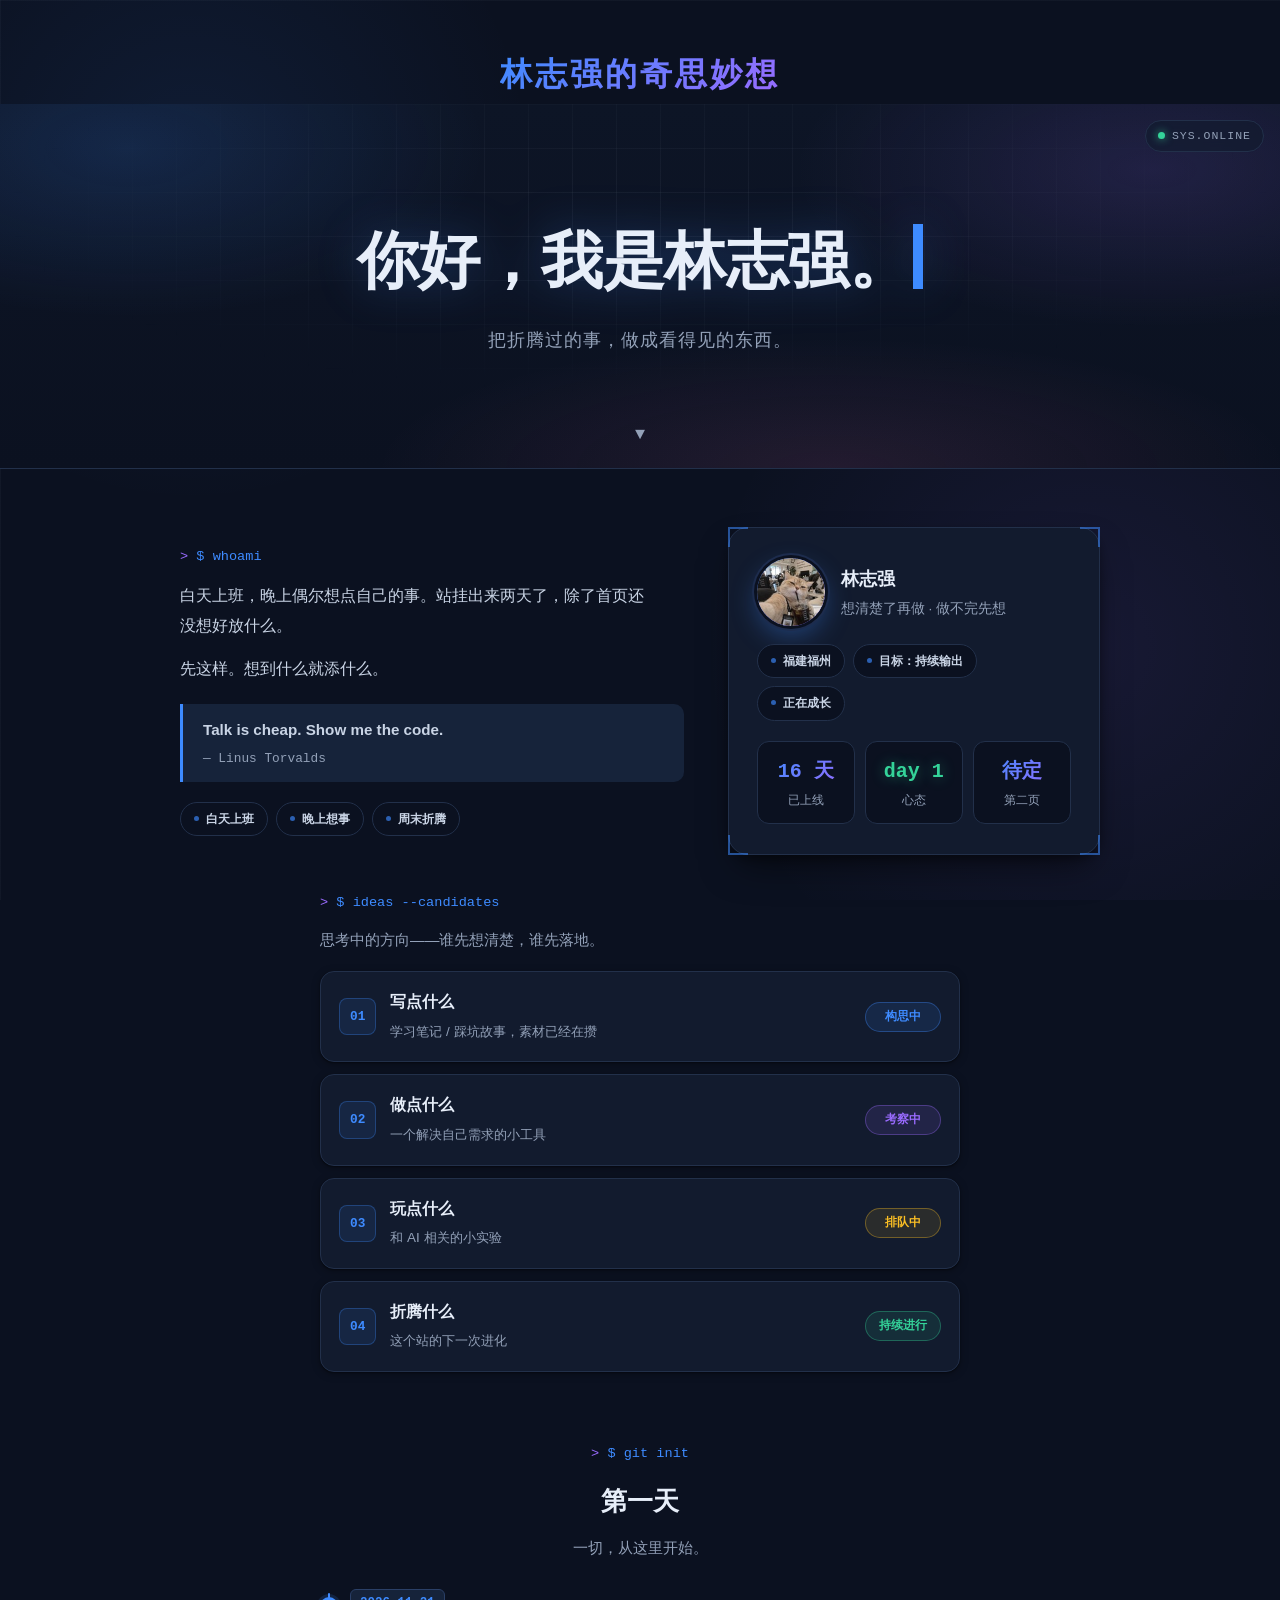
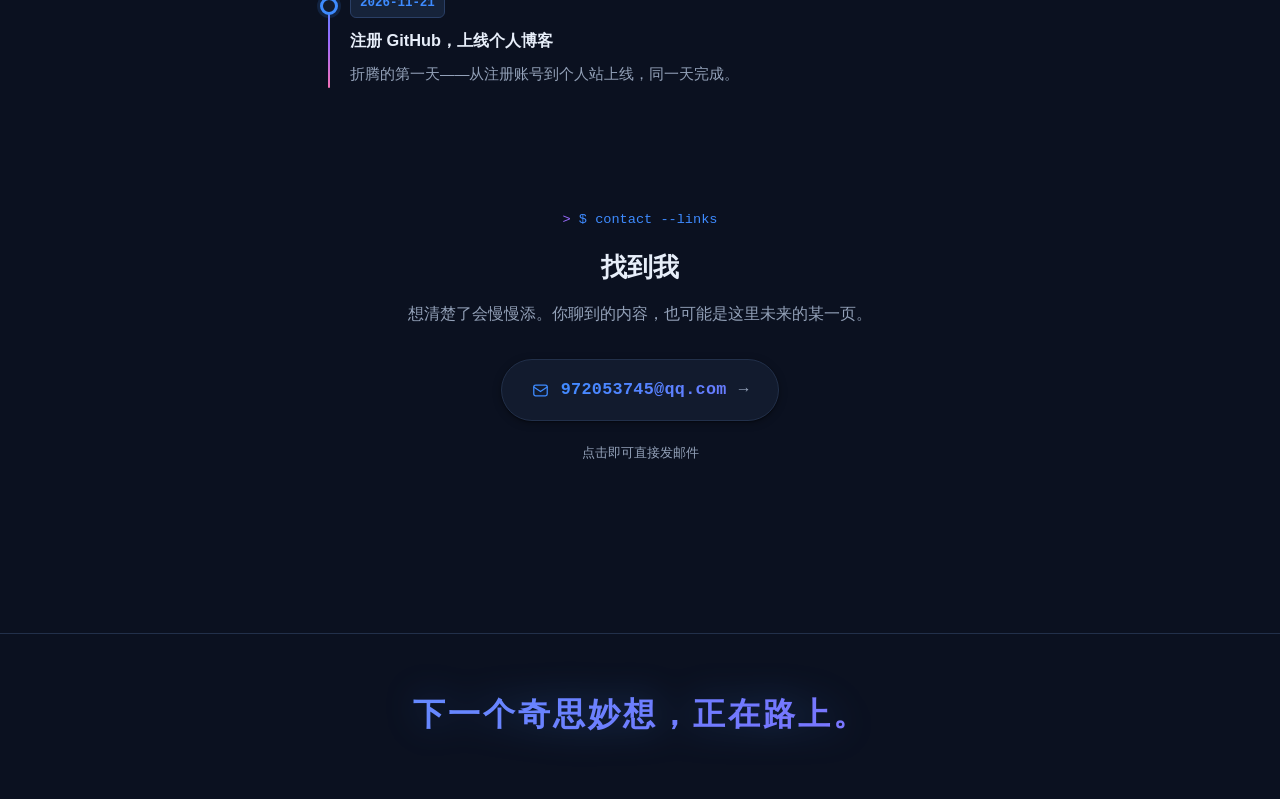
==== index.html @ 06155d93 "标签改为时间切片:白天上班/晚上想事/周末折腾" ====
<!DOCTYPE html>
<html lang="zh-CN">
<head>
  <meta charset="UTF-8">
  <meta name="viewport" content="width=device-width, initial-scale=1.0">
  <title>林志强的奇思妙想</title>
  <meta name="description" content="林志强的奇思妙想 —— 把折腾过的事，做成看得见的东西。">
  <meta name="theme-color" content="#0b1120">
  <meta property="og:title" content="林志强的奇思妙想">
  <meta property="og:description" content="把折腾过的事，做成看得见的东西。">
  <meta property="og:url" content="https://midodo.tech/">
  <meta property="og:type" content="website">
  <meta property="og:site_name" content="林志强的奇思妙想">
  <meta property="og:locale" content="zh_CN">
  <meta property="og:image" content="https://midodo.tech/assets/og-cover.png">
  <meta property="og:image:width" content="1200">
  <meta property="og:image:height" content="630">
  <meta name="twitter:card" content="summary_large_image">
  <meta name="twitter:title" content="林志强的奇思妙想">
  <meta name="twitter:description" content="把折腾过的事，做成看得见的东西。">
  <meta name="twitter:image" content="https://midodo.tech/assets/og-cover.png">
  <meta name="robots" content="index,follow">
  <link rel="canonical" href="https://midodo.tech/">
  <script type="application/ld+json">
  {"@context":"https://schema.org","@type":"Person","name":"林志强","url":"https://midodo.tech/","email":"mailto:972053745@qq.com","description":"林志强的奇思妙想——还在思考要写点什么、做点什么。","homeLocation":{"@type":"Place","name":"福建福州"}}
  </script>
  <link rel="icon" href="data:image/svg+xml,<svg xmlns='http://www.w3.org/2000/svg' viewBox='0 0 100 100'><defs><linearGradient id='g' x1='0' y1='0' x2='1' y2='1'><stop offset='0' stop-color='%233e8bff'/><stop offset='1' stop-color='%239a6bff'/></linearGradient></defs><rect width='100' height='100' rx='24' fill='url(%23g)'/><path d='M36 34 L56 50 L36 66' stroke='white' stroke-width='9' fill='none' stroke-linecap='round' stroke-linejoin='round'/><rect x='62' y='62' width='12' height='10' rx='2' fill='white'/></svg>">
  <link rel="stylesheet" href="assets/style.css">
</head>
<body>
  <!-- 顶部:极简 header —— 仅 logo,单页不需要导航 -->
  <header class="site-header" id="top">
    <a class="logo-text" href="#top">林志强的奇思妙想</a>
  </header>

  <!-- 主视觉:大标题打字机 + 口号 -->
  <section class="hero">
    <div class="hero-inner fade-up">
      <h1 class="hero-title"><span id="typeline">你好，我是林志强。</span><span class="cursor"></span></h1>
      <p class="hero-slogan">把折腾过的事，做成看得见的东西。</p>
    </div>
    <span class="sys-badge"><i></i>SYS.ONLINE</span>
    <a class="scroll-hint" href="#intro" aria-label="向下滚动">▼</a>
  </section>

  <!-- 自我介绍(合并原关于页) -->
  <section class="intro fade-up d1" id="intro">
    <div class="who-grid">
      <div class="who-text">
        <p class="kicker">$ whoami</p>
        <p class="intro-text">白天上班，晚上偶尔想点自己的事。站挂出来两天了，除了首页还没想好放什么。</p>
        <p class="intro-text">先这样。想到什么就添什么。</p>
        <blockquote class="who-quote">
          Talk is cheap. Show me the code.
          <span class="who-quote-by">— Linus Torvalds</span>
        </blockquote>
        <div class="intro-chips">
          <span class="chip">白天上班</span>
          <span class="chip">晚上想事</span>
          <span class="chip">周末折腾</span>
        </div>
      </div>
      <aside class="profile-card spot">
        <div class="pc-head">
          <img class="avatar-xl" src="assets/avatar.jpg" alt="林志强的头像——上班喝冰美式的橘猫" width="68" height="68">
          <div>
            <h3>林志强</h3>
            <p class="pc-role">想清楚了再做 · 做不完先想</p>
          </div>
        </div>
        <div class="chips-row">
          <span class="chip">福建福州</span>
          <span class="chip">目标：持续输出</span>
          <span class="chip">正在成长</span>
        </div>
        <div class="pc-stats">
          <div class="pc-stat"><div class="num"><span id="site-age">1</span> 天</div><div class="lbl">已上线</div></div>
          <div class="pc-stat"><div class="num day1">day 1</div><div class="lbl">心态</div></div>
          <div class="pc-stat"><div class="num">待定</div><div class="lbl">第二页</div></div>
        </div>
      </aside>
    </div>
    <div class="ideas">
      <p class="kicker">$ ideas --candidates</p>
      <p class="ideas-sub">思考中的方向——谁先想清楚，谁先落地。</p>
      <div class="ideas-list">
        <div class="idea-row spot">
          <span class="i-num">01</span>
          <div class="i-main"><b>写点什么</b><span>学习笔记 / 踩坑故事，素材已经在攒</span></div>
          <span class="i-status">构思中</span>
        </div>
        <div class="idea-row spot">
          <span class="i-num">02</span>
          <div class="i-main"><b>做点什么</b><span>一个解决自己需求的小工具</span></div>
          <span class="i-status s-purple">考察中</span>
        </div>
        <div class="idea-row spot">
          <span class="i-num">03</span>
          <div class="i-main"><b>玩点什么</b><span>和 AI 相关的小实验</span></div>
          <span class="i-status s-amber">排队中</span>
        </div>
        <div class="idea-row spot">
          <span class="i-num">04</span>
          <div class="i-main"><b>折腾什么</b><span>这个站的下一次进化</span></div>
          <span class="i-status s-green">持续进行</span>
        </div>
      </div>
    </div>
  </section>

  <!-- 第一天(悬停彩蛋:Always day 1) -->
  <section class="now fade-up d2" id="day-one">
    <p class="kicker" id="day-one-kicker">$ git init</p>
    <h2 id="day-one-title" aria-label="第一天 Always day 1">第一天</h2>
    <p class="now-sub">一切，从这里开始。</p>
    <div class="timeline">
      <div class="tl-item">
        <span class="when">2026-11-21</span>
        <h3>注册 GitHub，上线个人博客</h3>
        <p>折腾的第一天——从注册账号到个人站上线，同一天完成。</p>
      </div>
    </div>
  </section>

  <!-- 找到我 -->
  <section class="contact fade-up d2" id="contact">
    <p class="kicker">$ contact --links</p>
    <h2>找到我</h2>
    <p class="contact-sub">想清楚了会慢慢添。你聊到的内容，也可能是这里未来的某一页。</p>
    <a class="mail-pill reveal" href="mailto:972053745@qq.com">
      <svg class="mp-ico" viewBox="0 0 24 24" width="17" height="17" fill="none" stroke="currentColor" stroke-width="1.8" stroke-linecap="round" stroke-linejoin="round" aria-hidden="true"><rect x="2.5" y="4.5" width="19" height="15" rx="2.5"/><path d="M2.5 7l9.5 6.5L21.5 7"/></svg>
      <span class="mp-addr">972053745@qq.com</span>
      <span class="mp-arrow">→</span>
    </a>
    <p class="contact-note">点击即可直接发邮件</p>
  </section>

  <!-- 页脚:一句渐变流光 slogan 收尾 -->
  <footer>
    <p class="foot-end reveal">下一个奇思妙想，正在路上。</p>
  </footer>

  <script>
    (function () {
      var reduced = window.matchMedia && window.matchMedia("(prefers-reduced-motion: reduce)").matches;

      /* 打字机大标题(循环) */
      var el = document.getElementById("typeline");
      if (el) {
        var lines = ["你好，我是林志强。", "左手奇思，右手妙想。", "1% 灵感，99% 折腾。", "又改版了，这次是认真的。", "先想清楚，再动手做。", "灵感 → 代码 → 上线。"];
        if (reduced) { el.textContent = lines[0]; }
        else {
          var wi = 0, ci = 0, del = false;
          (function tick() {
            var w = lines[wi];
            el.textContent = w.slice(0, ci);
            if (!del && ci < w.length) { ci++; setTimeout(tick, 150); }
            else if (!del) { del = true; setTimeout(tick, 2200); }
            else if (ci > 0) { ci--; setTimeout(tick, 40); }
            else { del = false; wi = (wi + 1) % lines.length; setTimeout(tick, 350); }
          })();
        }
      }

      /* 站龄自动计算(Since 2026-11-21) */
      var ageEl = document.getElementById("site-age");
      if (ageEl) {
        var since = new Date(2026, 10, 21);
        ageEl.textContent = Math.max(1, Math.floor((Date.now() - since.getTime()) / 864e5) + 1);
      }

      /* 滚动入场(.reveal 进入视口时浮现) */
      var revs = document.querySelectorAll(".reveal");
      if (reduced || !("IntersectionObserver" in window)) {
        revs.forEach(function (n) { n.classList.add("visible"); });
      } else {
        var revIo = new IntersectionObserver(function (entries) {
          entries.forEach(function (en) {
            if (en.isIntersecting) {
              en.target.classList.add("visible");
              revIo.unobserve(en.target);
            }
          });
        }, { threshold: .2 });
        revs.forEach(function (n) { revIo.observe(n); });
      }


      /* 彩蛋:悬停「第一天」→ 逐字解码出 Always day 1 */
      var eggSec = document.getElementById("day-one");
      if (eggSec) {
        var eggTitle = document.getElementById("day-one-title");
        var eggKick = document.getElementById("day-one-kicker");
        var eggBusy = false;
        var scramble = function (el, target) {
          var pool = "ABCDEGJKMNPRSTUVWXYZabcdefghikmnprstuvwz01#_";
          var frame = 0;
          var iv = setInterval(function () {
            frame++;
            var settled = Math.floor(frame / 2);
            var out = "";
            for (var i = 0; i < target.length; i++) {
              out += i < settled ? target.charAt(i) : pool.charAt(Math.floor(Math.random() * pool.length));
            }
            el.textContent = out;
            if (settled >= target.length) { clearInterval(iv); el.textContent = target; }
          }, 40);
        };
        eggSec.addEventListener("pointerenter", function () {
          if (eggBusy) return;
          eggBusy = true;
          eggSec.classList.add("egg-on");
          if (reduced) { eggTitle.textContent = "Always day 1"; }
          else { scramble(eggTitle, "Always day 1"); }
          eggKick.textContent = '$ echo "Always day 1"';
        });
        eggSec.addEventListener("pointerleave", function () {
          eggBusy = false;
          eggSec.classList.remove("egg-on");
          eggTitle.textContent = "第一天";
          eggKick.textContent = "$ git init";
        });
      }

      /* 卡片聚光灯跟随 */
      document.querySelectorAll(".spot").forEach(function (node) {
        node.addEventListener("mousemove", function (e) {
          var r = node.getBoundingClientRect();
          node.style.setProperty("--mx", (e.clientX - r.left) + "px");
          node.style.setProperty("--my", (e.clientY - r.top) + "px");
        });
      });

      /* 技能进度条(进入视口时填充) */
      var bars = document.querySelectorAll(".bar i");
      if (reduced || !("IntersectionObserver" in window)) {
        bars.forEach(function (b) { b.style.width = b.dataset.w; });
        return;
      }
      var io = new IntersectionObserver(function (entries) {
        entries.forEach(function (en) {
          if (en.isIntersecting) {
            en.target.style.width = en.target.dataset.w;
            io.unobserve(en.target);
          }
        });
      }, { threshold: .4 });
      bars.forEach(function (b) { io.observe(b); });
    })();
  </script>
</body>
</html>
---- assets/style.css ----
/* ===== 明亮现代风设计系统 v4 =====
   白底 + 蓝紫渐变点缀 + 大圆角卡片 + 柔和阴影 */
:root {
  --bg: #f8fafc;
  --surface: #ffffff;
  --ink: #0f172a;
  --ink-2: #334155;
  --muted: #64748b;
  --line: #e2e8f0;
  --primary: #2563eb;
  --primary-2: #7c3aed;
  --pink: #ec4899;
  --green: #10b981;
  --orange: #f59e0b;
  --grad: linear-gradient(135deg, #2563eb, #7c3aed);
  --grad-warm: linear-gradient(135deg, #ec4899, #f59e0b);
  --shadow-sm: 0 1px 2px rgba(15, 23, 42, .05), 0 2px 6px rgba(15, 23, 42, .06);
  --shadow-md: 0 4px 10px -2px rgba(15, 23, 42, .06), 0 16px 32px -8px rgba(15, 23, 42, .14);
  --radius: 16px;
  --mono: ui-monospace, SFMono-Regular, "JetBrains Mono", Consolas, "Cascadia Mono", Menlo, monospace;
  --sans: -apple-system, BlinkMacSystemFont, "Segoe UI", Roboto, "Helvetica Neue", "PingFang SC", "Microsoft YaHei", sans-serif;
}

* { box-sizing: border-box; }
html { scroll-behavior: smooth; }

body {
  margin: 0;
  background: var(--bg);
  color: var(--ink);
  font-family: var(--sans);
  line-height: 1.8;
  overflow-x: hidden;
  -webkit-font-smoothing: antialiased;
}

.container { max-width: 1040px; margin: 0 auto; padding: 0 24px; }

/* ===== 导航栏 ===== */
.topbar {
  position: sticky; top: 0; z-index: 50;
  backdrop-filter: blur(14px);
  -webkit-backdrop-filter: blur(14px);
  background: rgba(255, 255, 255, .82);
  border-bottom: 1px solid var(--line);
}
.topbar .container { display: flex; align-items: center; gap: 26px; height: 64px; }
.logo {
  font-family: var(--mono); font-weight: 800; font-size: 1.05rem;
  text-decoration: none; margin-right: auto; color: var(--ink);
  display: inline-flex; align-items: center; gap: 8px;
}
.logo .logo-dot {
  width: 26px; height: 26px; border-radius: 8px; flex: none;
  display: inline-flex; align-items: center; justify-content: center;
  background: var(--grad); color: #fff; font-size: .85rem; font-weight: 800;
}
.logo span {
  background: var(--grad);
  -webkit-background-clip: text; background-clip: text; color: transparent;
}
.topbar a:not(.logo) {
  color: var(--muted); text-decoration: none; font-size: .92rem;
  font-weight: 600; position: relative; transition: color .2s;
}
.topbar a:not(.logo)::after {
  content: ""; position: absolute; left: 0; bottom: -8px; width: 0; height: 2.5px;
  border-radius: 2px; background: var(--grad); transition: width .25s;
}
.topbar a:not(.logo):hover { color: var(--ink); }
.topbar a:not(.logo):hover::after { width: 100%; }
.topbar a:not(.logo).active { color: var(--primary); }
.topbar a:not(.logo).active::after { width: 100%; }
.topbar .icon-link { color: var(--muted); }
.topbar .icon-link:hover { color: var(--ink); }
.icon-link { display: inline-flex; transition: transform .2s; }
.icon-link:hover { transform: translateY(-2px); }

/* ===== Banner(全宽首屏横幅)===== */
.banner {
  position: relative; overflow: hidden;
  padding: 88px 0 76px;
  border-bottom: 1px solid var(--line);
  background:
    radial-gradient(ellipse 45% 75% at 8% 12%, rgba(37, 99, 235, .09), transparent 62%),
    radial-gradient(ellipse 45% 70% at 92% 18%, rgba(124, 58, 237, .09), transparent 62%),
    radial-gradient(ellipse 55% 55% at 65% 100%, rgba(236, 72, 153, .07), transparent 65%),
    linear-gradient(180deg, #ffffff 0%, #f8fafc 100%);
}
.banner::after {
  content: ""; position: absolute; inset: 0; pointer-events: none;
  background-image:
    linear-gradient(rgba(15, 23, 42, .045) 1px, transparent 1px),
    linear-gradient(90deg, rgba(15, 23, 42, .045) 1px, transparent 1px);
  background-size: 44px 44px;
  -webkit-mask-image: radial-gradient(ellipse 70% 70% at 50% 25%, #000 15%, transparent 72%);
  mask-image: radial-gradient(ellipse 70% 70% at 50% 25%, #000 15%, transparent 72%);
}
.banner-inner {
  position: relative; z-index: 1;
  display: grid; grid-template-columns: 1.15fr .85fr; gap: 52px;
  align-items: center;
}
.banner-tag {
  display: inline-flex; align-items: center; gap: 8px;
  font-size: .85rem; font-weight: 600; color: var(--primary);
  background: #eff6ff; border: 1px solid #bfdbfe;
  border-radius: 999px; padding: 7px 16px; margin: 0 0 20px;
  box-shadow: var(--shadow-sm);
}
.banner-text h1.headline {
  font-size: clamp(2.1rem, 5.2vw, 3.1rem);
  line-height: 1.28; margin: 0 0 14px; letter-spacing: -.5px;
  color: var(--ink); font-weight: 800;
}
.banner-text h1.headline em {
  font-style: normal;
  background: var(--grad);
  -webkit-background-clip: text; background-clip: text; color: transparent;
}
.typeline { font-family: var(--mono); font-size: 1rem; color: var(--muted); margin: 0 0 14px; min-height: 1.9em; }
.typeline .type { color: var(--primary); font-weight: 600; }
.cursor {
  display: inline-block; width: 9px; height: 1.15em;
  background: var(--primary); vertical-align: -.18em; margin-left: 3px;
  animation: blink 1s step-end infinite;
}
@keyframes blink { 50% { opacity: 0; } }
.banner-desc { color: var(--muted); max-width: 46ch; margin: 0; font-size: 1rem; }
.scroll-hint {
  position: absolute; left: 50%; bottom: 18px; z-index: 1;
  transform: translateX(-50%);
  color: var(--muted); text-decoration: none;
  font-family: var(--mono); font-size: 1.05rem;
  animation: bob 1.8s ease-in-out infinite;
}
@keyframes bob { 0%, 100% { transform: translate(-50%, 0); } 50% { transform: translate(-50%, 8px); } }

/* 名片 */
.profile-card {
  background: var(--surface);
  border: 1px solid var(--line);
  border-radius: 20px;
  box-shadow: var(--shadow-md);
  padding: 30px 28px;
  animation: float 6s ease-in-out infinite;
}
@keyframes float { 0%, 100% { transform: translateY(0); } 50% { transform: translateY(-8px); } }
.profile-card .pc-head { display: flex; align-items: center; gap: 16px; }
.avatar-xl {
  width: 68px; height: 68px; border-radius: 50%; flex: none;
  display: flex; align-items: center; justify-content: center;
  font-family: var(--mono); font-size: 1.7rem; font-weight: 800; color: #fff;
  background: var(--grad);
  box-shadow: 0 0 0 3px #fff, 0 0 0 5px #bfdbfe, 0 10px 26px rgba(37, 99, 235, .25);
}
.profile-card h3 { margin: 0; font-size: 1.15rem; }
.profile-card .pc-role { margin: 2px 0 0; color: var(--muted); font-size: .85rem; }
.chips-row { display: flex; gap: 8px; flex-wrap: wrap; margin-top: 18px; }
.chip {
  font-size: .78rem; font-weight: 600; color: var(--ink-2);
  background: var(--bg); border: 1px solid var(--line);
  border-radius: 999px; padding: 5px 13px;
}
.pc-stats { display: grid; grid-template-columns: 1fr 1fr 1fr; gap: 10px; margin-top: 20px; }
.pc-stat { background: var(--bg); border: 1px solid var(--line); border-radius: 12px; padding: 12px 8px; text-align: center; }
.pc-stat .num {
  font-family: var(--mono); font-size: 1.25rem; font-weight: 800;
  background: var(--grad);
  -webkit-background-clip: text; background-clip: text; color: transparent;
}
.pc-stat .lbl { font-size: .72rem; color: var(--muted); }
.pc-btn {
  margin-top: 20px; width: 100%;
  display: flex; align-items: center; justify-content: center; gap: 8px;
  padding: 12px; border-radius: 12px;
  background: var(--ink); color: #fff; font-weight: 700; font-size: .9rem;
  text-decoration: none; transition: transform .2s, box-shadow .2s;
}
.pc-btn:hover { transform: translateY(-2px); box-shadow: var(--shadow-md); }

/* ===== 按钮 ===== */
.cta-row { display: flex; gap: 14px; margin-top: 30px; flex-wrap: wrap; }
.cta-row.center { justify-content: center; margin-top: 24px; }
.btn {
  display: inline-flex; align-items: center; gap: 8px;
  padding: 13px 28px; border-radius: 12px;
  font-size: .95rem; font-weight: 700; text-decoration: none;
  border: 1px solid transparent;
  transition: transform .2s, box-shadow .2s, border-color .2s, color .2s;
}
.btn-primary {
  background: var(--grad); color: #fff;
  box-shadow: 0 8px 22px rgba(37, 99, 235, .3);
}
.btn-primary:hover { transform: translateY(-2px); box-shadow: 0 12px 28px rgba(37, 99, 235, .42); }
.btn-ghost {
  background: var(--surface); border-color: var(--line); color: var(--ink);
  box-shadow: var(--shadow-sm);
}
.btn-ghost:hover { border-color: var(--primary); color: var(--primary); transform: translateY(-2px); }

/* ===== 分区 ===== */
.section { padding: 46px 0; }
.section-head { display: flex; align-items: center; gap: 16px; margin-bottom: 28px; }
.section-head h2 { font-size: 1.5rem; margin: 0; font-weight: 800; letter-spacing: -.3px; }
.section-head .line { flex: 1; height: 1px; background: var(--line); }
.section-head .sub { color: var(--muted); font-size: .88rem; }

/* ===== 文章卡片 ===== */
.feature-grid { display: grid; grid-template-columns: repeat(auto-fill, minmax(min(300px, 100%), 1fr)); gap: 22px; }
.card-wrap {
  display: block; text-decoration: none;
  background: var(--surface); border: 1px solid var(--line);
  border-radius: var(--radius); overflow: hidden;
  box-shadow: var(--shadow-sm);
  transition: transform .25s, box-shadow .25s, border-color .25s;
}
.card-wrap:hover {
  transform: translateY(-5px);
  box-shadow: var(--shadow-md);
  border-color: #c7d2fe;
}
.cover {
  height: 150px; display: flex; align-items: center; justify-content: center;
  font-size: 3.2rem; position: relative; overflow: hidden;
}
.cover::before {
  content: ""; position: absolute; inset: 0;
  background-image: repeating-linear-gradient(45deg, rgba(255, 255, 255, .12) 0 2px, transparent 2px 14px);
}
.cover::after {
  content: ""; position: absolute; inset: 0;
  background: radial-gradient(ellipse at 30% 15%, rgba(255, 255, 255, .3), transparent 55%);
}
.cover.c1 { background: linear-gradient(135deg, #3b82f6, #8b5cf6); }
.cover.c2 { background: linear-gradient(135deg, #0ea5e9, #2563eb); }
.cover.c3 { background: linear-gradient(135deg, #8b5cf6, #ec4899); }
.cover.c4 { background: linear-gradient(135deg, #10b981, #0ea5e9); }
.cover.c5 { background: linear-gradient(135deg, #f59e0b, #ef4444); }
.cover span { position: relative; z-index: 1; filter: drop-shadow(0 6px 12px rgba(0, 0, 0, .25)); }
.card-body { padding: 22px; }
.card-body .date { font-size: .76rem; color: var(--muted); font-weight: 600; }
.card-body h3 { margin: 8px 0 6px; font-size: 1.08rem; color: var(--ink); transition: color .2s; }
.card-wrap:hover .card-body h3 { color: var(--primary); }
.card-body p { margin: 0 0 14px; color: var(--muted); font-size: .9rem; }

.tags { display: flex; gap: 8px; flex-wrap: wrap; }
.tag {
  font-size: .72rem; font-weight: 600; padding: 3px 11px;
  border-radius: 999px; color: #6d28d9;
  background: #f5f3ff; border: 1px solid #ddd6fe;
}
.tag.g { color: #1d4ed8; background: #eff6ff; border-color: #bfdbfe; }
.tag.p { color: #be185d; background: #fdf2f8; border-color: #fbcfe8; }
.tag.gr { color: #047857; background: #ecfdf5; border-color: #a7f3d0; }
.tag.o { color: #b45309; background: #fffbeb; border-color: #fde68a; }

/* ===== 生活随笔 ===== */
.notes-list { display: grid; gap: 14px; }
.note-card {
  display: flex; align-items: flex-start; gap: 16px;
  background: var(--surface); border: 1px solid var(--line);
  border-radius: 14px; padding: 18px 20px;
  box-shadow: var(--shadow-sm);
  transition: transform .2s, box-shadow .2s, border-color .2s;
}
.note-card:hover { transform: translateX(4px); box-shadow: var(--shadow-md); border-color: #c7d2fe; }
.note-card .n-date {
  flex: none; font-family: var(--mono); font-size: .74rem; font-weight: 700;
  color: var(--primary); background: #eff6ff; border: 1px solid #bfdbfe;
  border-radius: 8px; padding: 4px 10px; margin-top: 2px;
}
.note-card .n-text { color: var(--ink-2); font-size: .95rem; margin: 0; }

/* ===== 联系 + 友链 ===== */
.contact-grid { display: grid; grid-template-columns: 1fr 1.35fr; gap: 22px; }
@media (max-width: 760px) { .contact-grid { grid-template-columns: 1fr; } }
.contact-card, .friend-card {
  background: var(--surface); border: 1px solid var(--line);
  border-radius: var(--radius); padding: 26px;
  box-shadow: var(--shadow-sm);
}
.contact-card h3, .friend-card h3 { margin: 0 0 6px; font-size: 1.1rem; }
.contact-card .c-sub, .friend-card .c-sub { color: var(--muted); font-size: .88rem; margin: 0 0 18px; }
.contact-list { display: grid; gap: 12px; }
.contact-list .c-item {
  display: flex; align-items: center; gap: 12px;
  padding: 12px 14px; border: 1px solid var(--line); border-radius: 12px;
  text-decoration: none; color: var(--ink); transition: border-color .2s, transform .2s;
}
.contact-list .c-item:hover { border-color: var(--primary); transform: translateX(3px); }
.c-item .c-ico {
  width: 36px; height: 36px; border-radius: 10px; flex: none;
  display: flex; align-items: center; justify-content: center;
  background: #eff6ff; color: var(--primary); font-weight: 800;
}
.c-item .c-label { font-weight: 700; font-size: .9rem; }
.c-item .c-value { color: var(--muted); font-size: .8rem; font-family: var(--mono); }
.friend-grid { display: grid; grid-template-columns: repeat(auto-fill, minmax(min(180px, 100%), 1fr)); gap: 12px; }
.f-item {
  display: flex; align-items: center; gap: 12px;
  padding: 14px 16px; border: 1px solid var(--line); border-radius: 12px;
  text-decoration: none; color: var(--ink);
  transition: transform .2s, border-color .2s, box-shadow .2s;
}
.f-item:hover { transform: translateY(-3px); border-color: #c7d2fe; box-shadow: var(--shadow-sm); }
.f-item .f-ico {
  width: 38px; height: 38px; border-radius: 50%; flex: none;
  display: flex; align-items: center; justify-content: center;
  font-size: 1.2rem; background: var(--bg); border: 1px solid var(--line);
}
.f-item .f-name { font-weight: 700; font-size: .88rem; line-height: 1.4; }
.f-item .f-desc { color: var(--muted); font-size: .74rem; }
.f-item.empty { border-style: dashed; color: var(--muted); }
.f-item.empty:hover { border-color: var(--primary); color: var(--primary); }

/* ===== CTA 横幅 ===== */
.cta-banner {
  border-radius: 20px; padding: 48px 36px; text-align: center;
  background: var(--grad); color: #fff;
  box-shadow: 0 20px 50px rgba(37, 99, 235, .3);
  position: relative; overflow: hidden;
}
.cta-banner::before {
  content: ""; position: absolute; inset: 0;
  background-image: repeating-linear-gradient(45deg, rgba(255, 255, 255, .08) 0 2px, transparent 2px 16px);
  pointer-events: none;
}
.cta-banner h3 { font-size: 1.7rem; margin: 0 0 8px; position: relative; }
.cta-banner p { margin: 0; opacity: .92; position: relative; }
.cta-banner .cta-row { position: relative; }
.cta-banner .btn-ghost { background: rgba(255, 255, 255, .14); border-color: rgba(255, 255, 255, .4); color: #fff; box-shadow: none; }
.cta-banner .btn-ghost:hover { border-color: #fff; color: #fff; }
.cta-banner .btn-primary { background: #fff; color: var(--primary); box-shadow: 0 8px 22px rgba(0, 0, 0, .18); }

/* ===== 聚光灯 + 入场 ===== */
.spot { position: relative; }
.spot::after {
  content: ""; position: absolute; inset: 0; border-radius: inherit;
  pointer-events: none; opacity: 0; transition: opacity .35s;
  background: radial-gradient(420px circle at var(--mx, 50%) var(--my, 50%), rgba(37, 99, 235, .07), transparent 45%);
}
.spot:hover::after { opacity: 1; }
.reveal { opacity: 0; transform: translateY(24px); transition: opacity .7s ease, transform .7s ease; }
.reveal.visible { opacity: 1; transform: translateY(0); }

/* ===== 页脚 ===== */
footer { margin-top: 72px; border-top: 1px solid var(--line); background: var(--surface); }
.foot-grid { display: grid; grid-template-columns: 2.2fr 1fr 1.6fr; gap: 36px; padding: 44px 0 34px; }
.foot-col .logo { margin-right: 0; }
.foot-col p { color: var(--muted); font-size: .88rem; margin: 14px 0 0; max-width: 38ch; }
.foot-col h4 {
  font-size: .8rem; color: var(--ink); text-transform: uppercase;
  letter-spacing: 1px; margin: 0 0 12px; font-weight: 800;
}
.foot-col a { display: block; color: var(--muted); text-decoration: none; padding: 4px 0; font-size: .9rem; transition: color .2s; }
.foot-col a:hover { color: var(--primary); }
.foot-bottom {
  display: flex; justify-content: space-between; align-items: center;
  gap: 12px; flex-wrap: wrap;
  padding: 18px 0 34px; border-top: 1px solid var(--line);
  font-size: .8rem; color: var(--muted);
}
.foot-bottom b { color: var(--primary); }
.foot-bottom a { color: var(--muted); text-decoration: none; transition: color .2s; }
.foot-bottom a:hover { color: var(--primary); }

/* ===== 文章页 ===== */
#progress { position: fixed; top: 0; left: 0; height: 3px; width: 0; background: var(--grad); z-index: 60; }
.post { padding: 40px 0 24px; }
.post-hero {
  border-radius: 20px; padding: 44px 40px;
  background:
    radial-gradient(ellipse 45% 80% at 10% 10%, rgba(37, 99, 235, .08), transparent 60%),
    radial-gradient(ellipse 45% 70% at 90% 20%, rgba(124, 58, 237, .08), transparent 60%),
    linear-gradient(180deg, #ffffff, #f8fafc);
  border: 1px solid var(--line);
  box-shadow: var(--shadow-sm);
  position: relative; overflow: hidden;
}
.post-hero .kicker { margin: 0 0 8px; position: relative; }
.kicker {
  font-family: var(--mono); color: var(--primary); font-size: .85rem;
  margin: 0 0 12px;
}
.kicker::before { content: "> "; color: var(--primary-2); }
.post h1 {
  letter-spacing: -.4px; line-height: 1.3;
  font-size: clamp(1.7rem, 4.5vw, 2.2rem); margin: 0 0 12px;
  font-weight: 800; color: var(--ink); position: relative;
  overflow-wrap: anywhere;
}
.post .meta { font-size: .84rem; color: var(--muted); margin-bottom: 8px; position: relative; font-weight: 600; }
.post .meta .sep { margin: 0 10px; color: var(--line); }
.post-body { margin-top: 30px; max-width: 780px; overflow-wrap: break-word; }
.post-body h2 {
  font-size: 1.25rem; margin: 44px 0 14px;
  padding-bottom: 10px; border-bottom: 1px solid var(--line);
  font-weight: 800;
}
.post-body h2::before { content: "# "; color: var(--primary); }
.post-body a { color: var(--primary); text-decoration: none; font-weight: 600; }
.post-body a:hover { text-decoration: underline; }
.post-body code {
  font-family: var(--mono); font-size: .88em;
  background: #eff6ff; border: 1px solid #bfdbfe;
  border-radius: 5px; padding: 2px 7px; color: #1d4ed8;
}
.code-block {
  background: #0f172a; border: none;
  border-radius: 12px; overflow: hidden; margin: 20px 0;
  box-shadow: var(--shadow-md);
}
.code-block .code-head {
  display: flex; gap: 7px; padding: 10px 14px;
  background: rgba(255, 255, 255, .06);
  border-bottom: 1px solid rgba(255, 255, 255, .08);
}
.dot { width: 11px; height: 11px; border-radius: 50%; flex: none; }
.dot.red { background: #ff5f57; }
.dot.yellow { background: #febc2e; }
.dot.green { background: #28c840; }
.post-body pre {
  margin: 0; padding: 18px 20px; overflow-x: auto;
  font-family: var(--mono); font-size: .85rem;
  line-height: 1.7; color: #e2e8f0;
}
.post-body blockquote {
  margin: 18px 0; padding: 12px 20px;
  border-left: 3px solid var(--primary);
  background: #eff6ff; border-radius: 0 10px 10px 0; color: var(--ink-2);
}
.post-body ul li::marker { color: var(--primary); }
.post-body ol li::marker { color: var(--primary); font-family: var(--mono); }
.tip-box {
  display: flex; gap: 12px; align-items: flex-start;
  background: #fffbeb; border: 1px solid #fde68a;
  border-radius: 12px; padding: 14px 18px; margin: 18px 0;
  color: #92400e; font-size: .92rem;
}
.tip-box.blue { background: #eff6ff; border-color: #bfdbfe; color: #1e40af; }
.tip-box.green { background: #ecfdf5; border-color: #a7f3d0; color: #065f46; }

.back-home {
  display: inline-flex; align-items: center; gap: 8px;
  margin: 44px 0 0; padding: 10px 22px;
  font-size: .88rem; font-weight: 700;
  color: var(--ink-2); text-decoration: none;
  background: var(--surface); border: 1px solid var(--line); border-radius: 12px;
  box-shadow: var(--shadow-sm);
  transition: color .2s, border-color .2s, transform .2s;
}
.back-home:hover { color: var(--primary); border-color: var(--primary); transform: translateX(-3px); }

/* ===== 关于页 ===== */
.about-head { display: flex; align-items: center; gap: 26px; margin-top: 36px; flex-wrap: wrap; }
.bar-row {
  display: flex; align-items: center; gap: 14px; margin-bottom: 14px;
  font-size: .88rem; font-weight: 600;
}
.bar-row .bname { width: 110px; flex: none; color: var(--ink-2); }
.bar-row .bar { flex: 1; height: 9px; border-radius: 999px; background: #eef2f7; overflow: hidden; }
.bar-row .bar i { display: block; height: 100%; width: 0; border-radius: inherit; background: var(--grad); transition: width 1.2s ease; }
.bar-row .bpct { width: 44px; text-align: right; color: var(--muted); font-family: var(--mono); font-size: .8rem; }
.timeline { position: relative; margin: 20px 0 0; padding-left: 30px; }
.timeline::before {
  content: ""; position: absolute; left: 8px; top: 6px; bottom: 6px; width: 2px;
  background: linear-gradient(180deg, var(--primary), var(--primary-2), var(--pink));
  border-radius: 2px;
}
.tl-item { position: relative; padding: 0 0 26px; }
.tl-item:last-child { padding-bottom: 6px; }
.tl-item::before {
  content: ""; position: absolute; left: -30px; top: 10px;
  width: 12px; height: 12px; border-radius: 50%;
  background: #fff; border: 3px solid var(--primary);
  box-shadow: 0 0 0 3px #eff6ff;
}
.tl-item:nth-child(2n)::before { border-color: var(--primary-2); box-shadow: 0 0 0 3px #f5f3ff; }
.tl-item:nth-child(3n)::before { border-color: var(--pink); box-shadow: 0 0 0 3px #fdf2f8; }
.tl-item .when {
  font-family: var(--mono); font-size: .78rem; font-weight: 700;
  color: var(--primary); background: #eff6ff;
  border: 1px solid #bfdbfe; border-radius: 6px; padding: 2px 9px;
  display: inline-block;
}
.tl-item h3 { margin: 8px 0 6px; font-size: 1.02rem; }
.tl-item p { margin: 0; color: var(--muted); font-size: .92rem; }
.link-cards { display: grid; grid-template-columns: repeat(auto-fill, minmax(min(220px, 100%), 1fr)); gap: 14px; margin-top: 16px; }
.link-card {
  display: flex; align-items: center; gap: 14px;
  padding: 16px 18px; background: var(--surface);
  border: 1px solid var(--line); border-radius: 12px;
  text-decoration: none; color: var(--ink); box-shadow: var(--shadow-sm);
  transition: transform .2s, border-color .2s;
}
.link-card:hover { transform: translateY(-3px); border-color: #c7d2fe; }
.link-card .lc-icon {
  width: 38px; height: 38px; border-radius: 10px; flex: none;
  display: flex; align-items: center; justify-content: center;
  background: #f5f3ff; color: var(--primary-2); font-size: 1.2rem;
}
.link-card .lc-sub { color: var(--muted); font-size: .78rem; font-family: var(--mono); }

/* ===== 入场动画 ===== */
.fade-up { animation: fadeUp .7s ease both; }
@keyframes fadeUp { from { opacity: 0; transform: translateY(18px); } to { opacity: 1; transform: none; } }
.d1 { animation-delay: .05s; }
.d2 { animation-delay: .15s; }
.d3 { animation-delay: .25s; }

/* ===== 响应式 ===== */
@media (max-width: 880px) {
  .banner { padding: 60px 0 64px; }
  .banner-inner { grid-template-columns: 1fr; gap: 40px; }
  .profile-card { max-width: 460px; }
  .scroll-hint { display: none; }
  .foot-grid { grid-template-columns: 1fr; }
  .post-hero { padding: 32px 24px; }
  .topbar .container { gap: 16px; }
}

@media (prefers-reduced-motion: reduce) {
  *, *::before, *::after { animation: none !important; transition: none !important; }
  .reveal { opacity: 1; transform: none; }
}

/* ===== 首页 v5:居中 Logo 极简版式 ===== */
.site-header { padding: 46px 24px 0; text-align: center; }
.logo-text {
  display: inline-block;
  font-size: 2rem; font-weight: 800; letter-spacing: 3px;
  text-decoration: none;
  background: var(--grad);
  -webkit-background-clip: text; background-clip: text; color: transparent;
}
.logo-text.sm { font-size: 1.3rem; letter-spacing: 2px; }
.site-nav {
  display: flex; justify-content: center; align-items: center;
  gap: 4px; flex-wrap: wrap; margin-top: 16px;
}
.site-nav a {
  color: var(--muted); text-decoration: none;
  font-size: .95rem; font-weight: 600;
  padding: 8px 18px; border-radius: 999px;
  transition: color .2s, background .2s;
}
.site-nav a:hover { color: var(--ink); background: #eef2ff; }
.site-nav a.active {
  background: var(--grad); color: #fff;
  box-shadow: 0 6px 16px rgba(37, 99, 235, .28);
}
.site-nav a.active:hover { color: #fff; }
.site-nav .icon-link { color: var(--muted); padding: 8px 12px; border-radius: 999px; }
.site-nav .icon-link:hover { color: var(--ink); background: #eef2ff; transform: none; }

.hero {
  position: relative; overflow: hidden;
  padding: 118px 24px 112px;
  text-align: center;
  border-bottom: 1px solid var(--line);
  background:
    radial-gradient(ellipse 45% 75% at 10% 12%, rgba(37, 99, 235, .09), transparent 62%),
    radial-gradient(ellipse 45% 70% at 90% 18%, rgba(124, 58, 237, .09), transparent 62%),
    radial-gradient(ellipse 55% 55% at 65% 100%, rgba(236, 72, 153, .07), transparent 65%),
    linear-gradient(180deg, #ffffff 0%, #f8fafc 100%);
}
.hero::after {
  content: ""; position: absolute; inset: 0; pointer-events: none;
  background-image:
    linear-gradient(rgba(15, 23, 42, .045) 1px, transparent 1px),
    linear-gradient(90deg, rgba(15, 23, 42, .045) 1px, transparent 1px);
  background-size: 44px 44px;
  -webkit-mask-image: radial-gradient(ellipse 70% 70% at 50% 30%, #000 15%, transparent 72%);
  mask-image: radial-gradient(ellipse 70% 70% at 50% 30%, #000 15%, transparent 72%);
}
.hero-inner { position: relative; z-index: 1; }
.hero-title {
  margin: 0; color: var(--ink); font-weight: 800;
  font-size: clamp(1.95rem, 8vw, 3.9rem);
  letter-spacing: -.5px; line-height: 1.25;
  min-height: 1.25em;
}
.hero-title .cursor { width: 10px; height: 1.05em; vertical-align: -.12em; }
.hero-slogan { margin: 24px 0 0; color: var(--muted); font-size: 1.12rem; letter-spacing: 1px; }

.contact { padding: 92px 24px 96px; text-align: center; }
.contact h2 { margin: 0; font-size: 1.6rem; font-weight: 800; letter-spacing: -.3px; }
.contact .contact-sub { color: var(--muted); margin: 10px 0 30px; }
.mail-card {
  display: inline-flex; align-items: center; gap: 14px;
  padding: 18px 36px;
  background: var(--surface);
  border: 1.5px solid var(--line); border-radius: 16px;
  text-decoration: none; color: var(--ink);
  font-family: var(--mono); font-weight: 700; font-size: 1.08rem;
  box-shadow: var(--shadow-sm);
  transition: transform .2s, box-shadow .2s, border-color .2s, color .2s;
}
.mail-card:hover {
  transform: translateY(-4px);
  border-color: var(--primary); color: var(--primary);
  box-shadow: var(--shadow-md);
}
.mail-card .mail-ico { font-size: 1.35rem; }
.contact-note { margin: 20px 0 0; color: var(--muted); font-size: .82rem; }

/* 页脚(居中版) */
.foot-center { text-align: center; padding: 48px 0 0; }
.foot-slogan { color: var(--muted); font-size: .88rem; margin: 12px 0 16px; letter-spacing: 2px; }
.foot-links { display: flex; justify-content: center; gap: 4px; flex-wrap: wrap; }
.foot-links a {
  color: var(--muted); text-decoration: none;
  font-size: .9rem; padding: 4px 12px;
  transition: color .2s;
}
.foot-links a:hover { color: var(--primary); }
.foot-bottom.center { justify-content: center; }

@media (max-width: 880px) {
  .site-header { padding-top: 34px; }
  .logo-text { font-size: 1.7rem; }
  .hero { padding: 84px 20px 80px; }
  .contact { padding: 70px 20px 76px; }
}

/* 平板 / 小屏 */
@media (max-width: 640px) {
  .section { padding: 34px 0; }
  .topbar .container { gap: 12px; height: 56px; }
  .logo { font-size: .95rem; }
  .topbar a:not(.logo) { font-size: .85rem; }
  .cta-banner { padding: 36px 22px; }
  .cta-banner h3 { font-size: 1.35rem; }
  .contact-list .c-item, .f-item { padding: 11px 12px; }
}

/* 手机 */
@media (max-width: 480px) {
  .site-header { padding-top: 28px; }
  .logo-text { font-size: 1.5rem; letter-spacing: 2px; }
  .site-nav { gap: 2px; margin-top: 12px; }
  .site-nav a { padding: 6px 10px; font-size: .9rem; }
  .site-nav .icon-link { padding: 6px 8px; }
  .hero { padding: 60px 16px 58px; }
  .hero-slogan { font-size: 1rem; letter-spacing: .5px; }
  .contact { padding: 56px 16px 64px; }
  .contact h2 { font-size: 1.35rem; }
  .contact-sub { font-size: .92rem; }
  .mail-card { padding: 14px 20px; font-size: .95rem; gap: 10px; }
  .foot-slogan { letter-spacing: 1px; }
  .foot-bottom { font-size: .74rem; }
  .post-hero { padding: 26px 18px; }
  .post-body { margin-top: 22px; }
  .contact-card, .friend-card { padding: 20px 16px; }
  .avatar-xl { width: 54px; height: 54px; font-size: 1.35rem; }
  .bar-row .bname { width: 88px; font-size: .8rem; }
  .about-head { gap: 18px; }
}

/* ===== 首页 v6:自我介绍 + 正在折腾 ===== */
.intro { padding: 58px 24px 6px; text-align: center; }
.intro-text { max-width: 52ch; margin: 0 auto; color: var(--ink-2); font-size: 1.02rem; }
.intro-chips { display: flex; justify-content: center; gap: 8px; flex-wrap: wrap; margin-top: 18px; }
.now { padding: 64px 24px 22px; text-align: center; }
.now h2 { margin: 0; font-size: 1.6rem; font-weight: 800; letter-spacing: -.3px; }
.now .now-sub { color: var(--muted); margin: 10px 0 26px; font-size: .95rem; }
.now .notes-list { max-width: 640px; margin: 0 auto; text-align: left; }

@media (max-width: 480px) {
  .intro { padding: 44px 16px 2px; }
  .now { padding: 48px 16px 12px; }
}

/* ===== 单页名片版式 v7 ===== */
.who-grid {
  display: grid; grid-template-columns: 1.15fr .85fr;
  gap: 44px; align-items: center;
  max-width: 920px; margin: 0 auto; text-align: left;
}
.who-grid .intro-text { margin: 0 0 14px; }
.who-grid .intro-chips { justify-content: flex-start; }
.who-quote {
  margin: 20px 0; padding: 12px 20px;
  border-left: 3px solid var(--primary);
  background: #eff6ff; border-radius: 0 10px 10px 0;
  color: var(--ink-2); font-size: .95rem; font-weight: 600;
}
.who-quote-by {
  display: block; margin-top: 4px;
  color: var(--muted); font-size: .8rem; font-weight: 400;
  font-family: var(--mono);
}
.intro .profile-card { animation: none; }
.contact .mail-pill {
  display: inline-flex; align-items: center; gap: 12px;
  padding: 15px 30px;
  background: var(--surface);
  border: 1px solid var(--line); border-radius: 999px;
  text-decoration: none; color: var(--ink);
  box-shadow: var(--shadow-sm);
  transition: transform .2s, box-shadow .2s;
}
.contact .mail-pill:hover {
  transform: translateY(-3px);
  box-shadow: var(--shadow-md), 0 8px 28px rgba(62, 139, 255, .16);
}
.mp-ico { font-size: 1.15rem; }
.mp-addr {
  font-family: var(--mono); font-weight: 700;
  font-size: 1.05rem; letter-spacing: .3px;
  background: var(--grad); background-size: 200% 200%;
  -webkit-background-clip: text; background-clip: text; color: transparent;
  animation: gradFlow 6s ease-in-out infinite;
}
.mp-arrow { color: var(--muted); font-family: var(--mono); transition: transform .2s, color .2s; }
.contact .mail-pill:hover .mp-arrow { transform: translateX(4px); color: var(--primary); }
@keyframes gradFlow {
  0%, 100% { background-position: 0% 50%; }
  50% { background-position: 100% 50%; }
}
@media (max-width: 480px) {
  .contact .mail-pill { padding: 13px 22px; }
}
.now .timeline { max-width: 640px; margin: 0 auto; text-align: left; }
.tl-item.next::before { border-style: dashed; border-color: var(--muted); box-shadow: none; }
.tl-item.next .when { background: var(--bg); color: var(--muted); border-color: var(--line); }
.tl-item.next h3 { color: var(--muted); }

footer { background: transparent; }
.foot-end {
  margin: 0; padding: 52px 24px 56px;
  text-align: center;
  font-size: clamp(1.35rem, 3.6vw, 2rem);
  font-weight: 800; letter-spacing: 3px;
  background-image:
    linear-gradient(90deg, transparent 0%, rgba(174, 208, 255, .45) 38%, rgba(255, 255, 255, .95) 50%, rgba(174, 208, 255, .45) 62%, transparent 100%),
    var(--grad);
  background-size: 300% 100%, 100% 100%;
  background-position: 120% 0, 0 0;
  background-repeat: no-repeat;
  -webkit-background-clip: text; background-clip: text; color: transparent;
  animation: footShine 5s ease-in-out infinite;
  filter: drop-shadow(0 0 18px rgba(62, 139, 255, .3));
}
@keyframes footShine {
  0% { background-position: 120% 0, 0 0; }
  100% { background-position: -120% 0, 0 0; }
}

@media (max-width: 880px) {
  .who-grid { grid-template-columns: 1fr; gap: 32px; max-width: 560px; }
  .profile-card { max-width: none; }
}
@media (max-width: 640px) {
  .ideas-list { gap: 10px; }
}

/* ===== 暗色主题 v8 ===== */
:root {
  --bg: #0b1120;
  --surface: #121b2e;
  --ink: #e7eef9;
  --ink-2: #c9d4e5;
  --muted: #93a1b8;
  --line: #22304a;
  --primary: #3e8bff;
  --primary-2: #9a6bff;
  --pink: #f472b6;
  --green: #34d399;
  --orange: #fbbf24;
  --grad: linear-gradient(135deg, #3e8bff, #9a6bff);
  --shadow-sm: 0 1px 2px rgba(0, 0, 0, .4), 0 2px 8px rgba(0, 0, 0, .3);
  --shadow-md: 0 4px 12px -2px rgba(0, 0, 0, .45), 0 18px 36px -10px rgba(0, 0, 0, .55);
}
::selection { background: rgba(62, 139, 255, .35); }

/* 首屏暗色化 */
.hero {
  background:
    radial-gradient(ellipse 45% 75% at 10% 12%, rgba(62, 139, 255, .16), transparent 62%),
    radial-gradient(ellipse 45% 70% at 90% 18%, rgba(154, 107, 255, .14), transparent 62%),
    radial-gradient(ellipse 55% 55% at 65% 100%, rgba(244, 114, 182, .10), transparent 65%),
    linear-gradient(180deg, #0d1526 0%, #0b1120 100%);
  border-bottom: 1px solid var(--line);
}
.hero::after {
  background-image:
    linear-gradient(rgba(148, 163, 184, .07) 1px, transparent 1px),
    linear-gradient(90deg, rgba(148, 163, 184, .07) 1px, transparent 1px);
}

/* 硬编码浅色残留修复 */
.avatar-xl { box-shadow: 0 0 0 3px #0b1120, 0 0 0 5px #1d2c4d, 0 10px 26px rgba(62, 139, 255, .35); }
.spot::after { background: radial-gradient(420px circle at var(--mx, 50%) var(--my, 50%), rgba(93, 155, 255, .14), transparent 45%); }
.bar-row .bar { background: #16233a; }
.tl-item::before { background: var(--surface); box-shadow: 0 0 0 3px rgba(62, 139, 255, .15); }
.tl-item:nth-child(2n)::before { box-shadow: 0 0 0 3px rgba(154, 107, 255, .15); }
.tl-item:nth-child(3n)::before { box-shadow: 0 0 0 3px rgba(244, 114, 182, .15); }
.tl-item .when { background: #16233a; border-color: #2a3f66; }
.who-quote { background: #16233a; }
.link-card:hover { border-color: #2f4a80; }

/* ===== 科技感增强 v9 ===== */
body {
  background:
    radial-gradient(620px circle at 15% 18%, rgba(62, 139, 255, .09), transparent 55%),
    radial-gradient(700px circle at 85% 72%, rgba(154, 107, 255, .09), transparent 55%),
    linear-gradient(rgba(148, 163, 184, .05) 1px, transparent 1px),
    linear-gradient(90deg, rgba(148, 163, 184, .05) 1px, transparent 1px),
    var(--bg);
  background-attachment: fixed;
}
.profile-card::before {
  content: ""; position: absolute; inset: -1px; pointer-events: none;
  background:
    linear-gradient(var(--primary), var(--primary)) 0 0 / 20px 2px,
    linear-gradient(var(--primary), var(--primary)) 0 0 / 2px 20px,
    linear-gradient(var(--primary), var(--primary)) 100% 0 / 20px 2px,
    linear-gradient(var(--primary), var(--primary)) 100% 0 / 2px 20px,
    linear-gradient(var(--primary), var(--primary)) 0 100% / 20px 2px,
    linear-gradient(var(--primary), var(--primary)) 0 100% / 2px 20px,
    linear-gradient(var(--primary), var(--primary)) 100% 100% / 20px 2px,
    linear-gradient(var(--primary), var(--primary)) 100% 100% / 2px 20px;
  background-repeat: no-repeat;
  opacity: .55;
}
.hero-title { filter: drop-shadow(0 0 22px rgba(62, 139, 255, .30)); }
.sys-badge {
  position: absolute; top: 16px; right: 16px; z-index: 1;
  display: inline-flex; align-items: center; gap: 7px;
  font-family: var(--mono); font-size: .72rem; letter-spacing: 1px;
  color: var(--muted);
  border: 1px solid var(--line); border-radius: 999px;
  padding: 5px 12px;
  background: rgba(18, 27, 46, .6);
  backdrop-filter: blur(6px); -webkit-backdrop-filter: blur(6px);
}
.sys-badge i {
  width: 7px; height: 7px; border-radius: 50%; flex: none;
  background: var(--green); box-shadow: 0 0 8px rgba(52, 211, 153, .8);
  animation: blink 1.6s ease-in-out infinite;
}
@media (max-width: 480px) {
  .sys-badge { top: 10px; right: 10px; font-size: .64rem; padding: 4px 10px; }
}

/* ===== 彩蛋:第一天 → Always day 1 ===== */
.now.egg-on h2 {
  font-family: var(--mono);
  letter-spacing: 2px;
  color: var(--green);
  text-shadow: 0 0 20px rgba(52, 211, 153, .5);
}
.now.egg-on .timeline::before { filter: brightness(1.6) saturate(1.5); }
.now.egg-on .tl-item .when { color: var(--green); border-color: rgba(52, 211, 153, .5); }

/* ===== 候选清单(替代技能条) ===== */
.ideas { max-width: 640px; margin: 36px auto 0; text-align: left; }
.ideas-sub { color: var(--muted); font-size: .92rem; margin: 8px 0 18px; }
.ideas-list { display: grid; gap: 12px; }
.idea-row {
  display: flex; align-items: center; gap: 14px;
  background: var(--surface); border: 1px solid var(--line);
  border-radius: 14px; padding: 16px 18px;
  box-shadow: var(--shadow-sm);
  transition: transform .2s, box-shadow .2s;
}
.idea-row:hover { transform: translateX(4px); box-shadow: var(--shadow-md); }
.idea-row .i-ico { font-size: 1.5rem; flex: none; }
.idea-row .i-main { flex: 1; min-width: 0; }
.idea-row .i-main b { display: block; font-size: .98rem; }
.idea-row .i-main span { color: var(--muted); font-size: .84rem; }
.idea-row .i-status {
  flex: none; font-family: var(--mono); font-size: .72rem; font-weight: 700;
  color: var(--primary); background: rgba(62, 139, 255, .12);
  border: 1px solid rgba(62, 139, 255, .35);
  border-radius: 999px; padding: 4px 12px;
}
.idea-row .i-status.s-purple { color: var(--primary-2); background: rgba(154, 107, 255, .12); border-color: rgba(154, 107, 255, .35); }
.idea-row .i-status.s-amber { color: var(--orange); background: rgba(251, 191, 36, .1); border-color: rgba(251, 191, 36, .35); }
.idea-row .i-status.s-green { color: var(--green); background: rgba(52, 211, 153, .1); border-color: rgba(52, 211, 153, .35); }
@media (max-width: 480px) {
  .ideas { margin-top: 28px; }
  .idea-row { padding: 13px 14px; gap: 10px; }
  .idea-row .i-status { padding: 3px 10px; }
}

/* 头像为图片时的裁切 */
img.avatar-xl { object-fit: cover; object-position: 50% 30%; }

/* day 1 心态格(绿色等宽,呼应彩蛋) */
.pc-stat .num.day1 {
  background: none;
  color: var(--green);
  text-shadow: 0 0 14px rgba(52, 211, 153, .45);
}

/* ===== 去 emoji 化:序号/圆点/SVG 图标 ===== */
.chip::before {
  content: ""; display: inline-block; width: 5px; height: 5px;
  border-radius: 50%; background: var(--primary);
  margin-right: 7px; vertical-align: 2px; opacity: .65;
}
.idea-row .i-num {
  flex: none; font-family: var(--mono); font-size: .8rem; font-weight: 700;
  color: var(--primary); background: rgba(62, 139, 255, .1);
  border: 1px solid rgba(62, 139, 255, .3);
  border-radius: 8px; padding: 6px 10px;
}
.mp-ico { color: var(--primary); display: inline-flex; flex: none; }

/* 状态徽章统一宽度,消除按钮参差感 */
.idea-row { width: 100%; box-sizing: border-box; }
.idea-row .i-status {
  min-width: 76px;
  text-align: center;
  box-sizing: border-box;
}
@media (max-width: 480px) {
  .idea-row .i-status { min-width: 64px; }
}
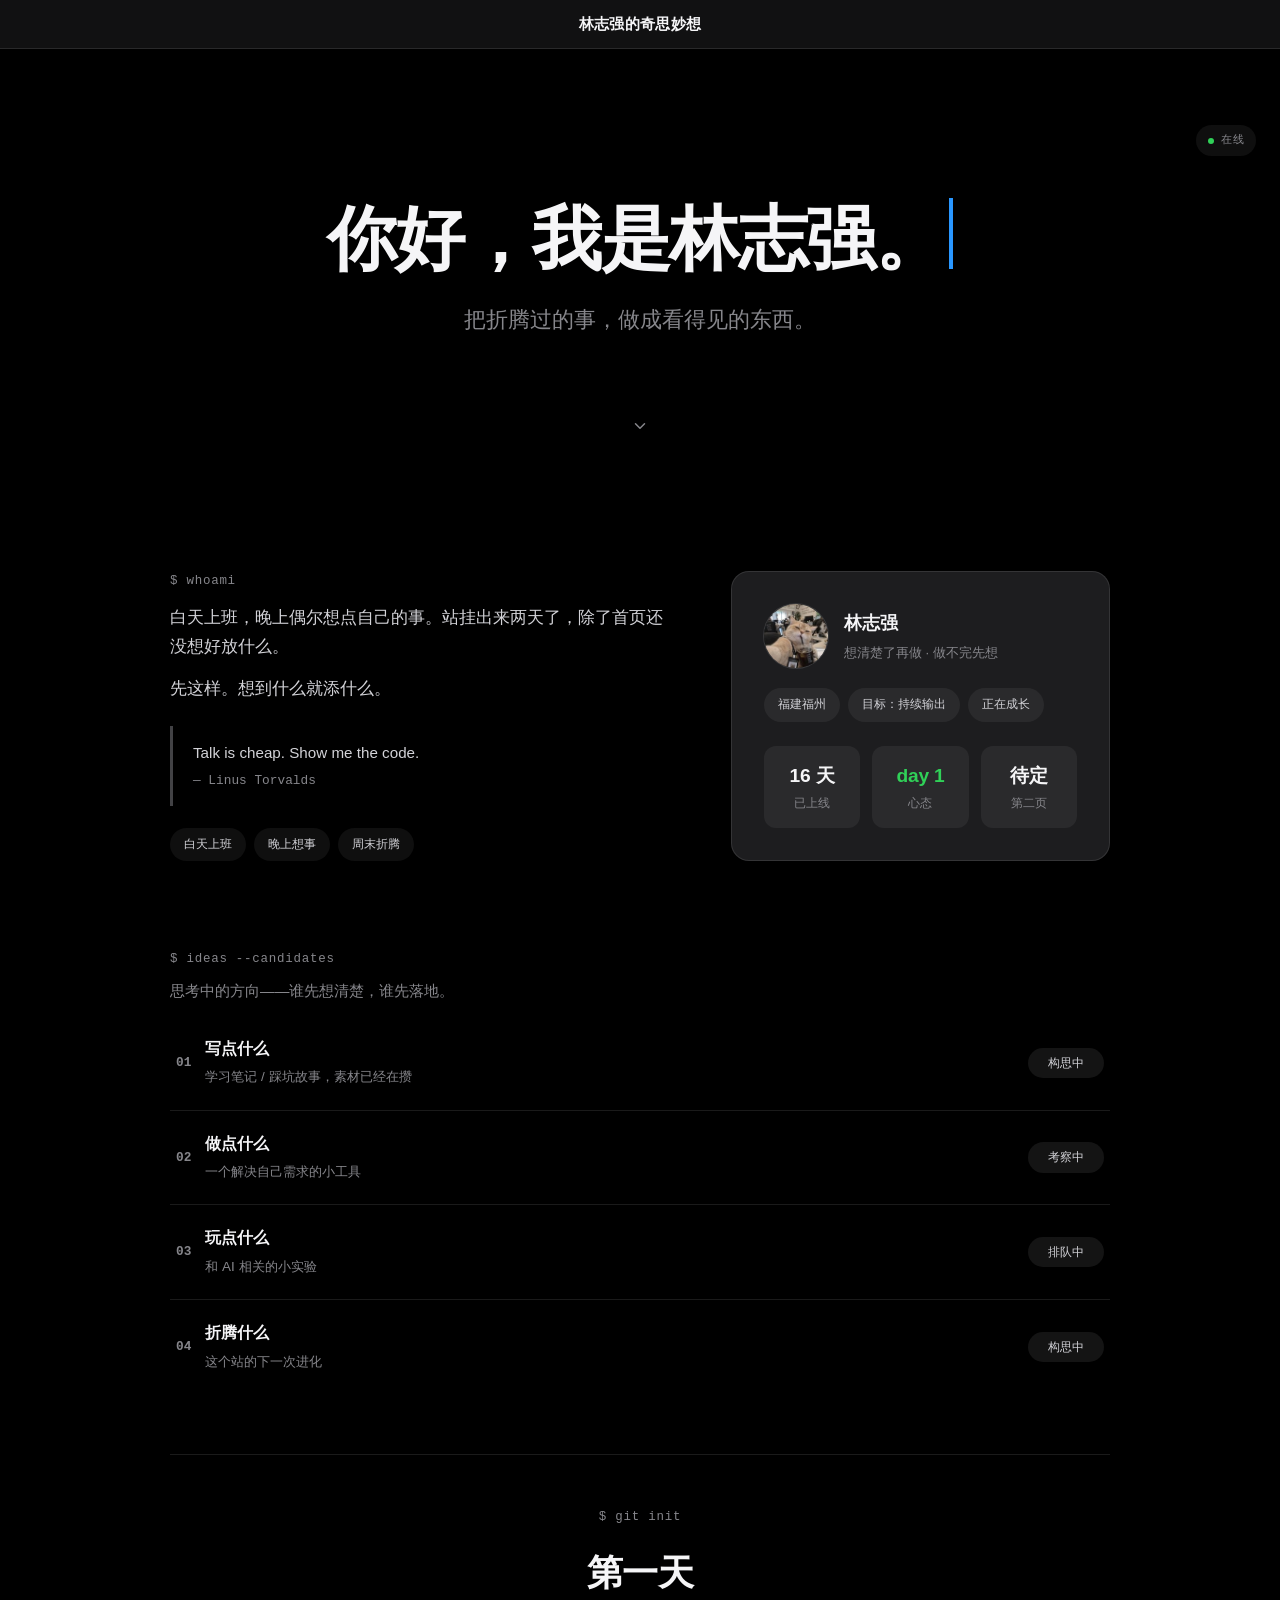
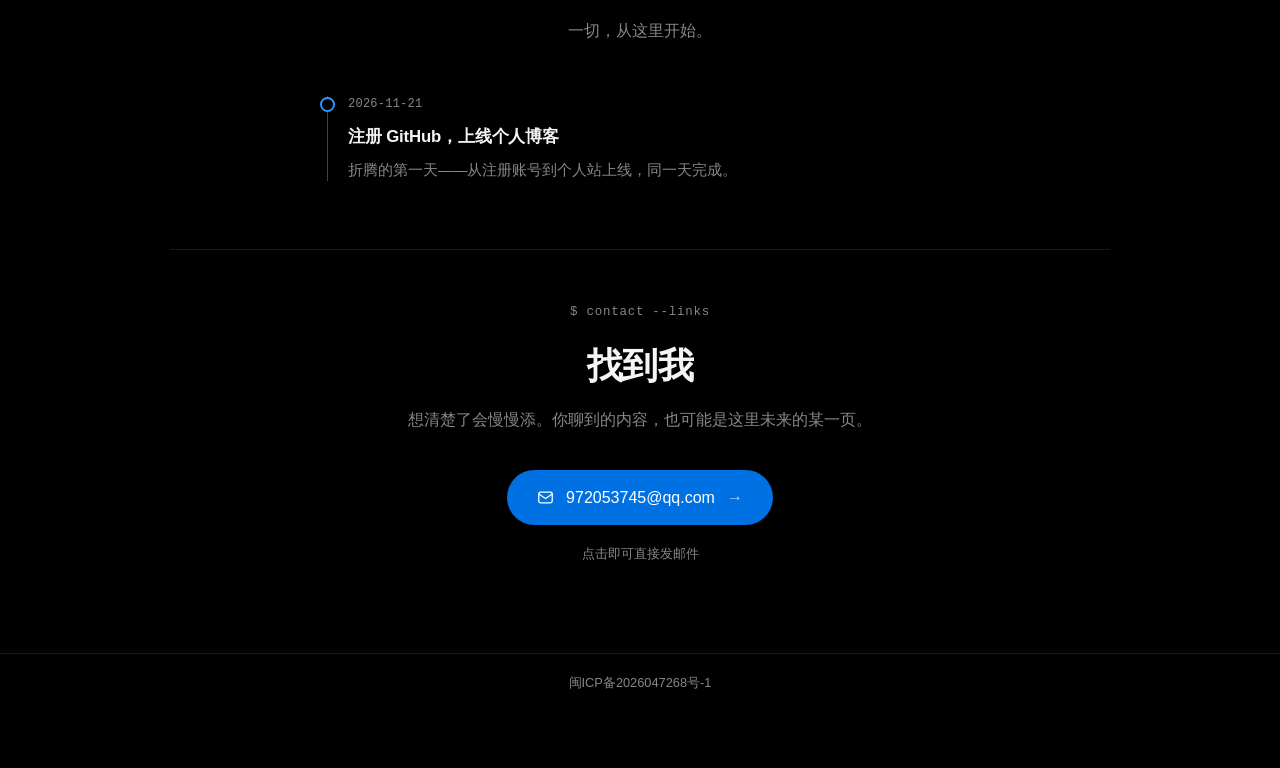
==== commit de2ce048: "同步线上 v10 暗色版并添加 ICP 备案号 线上 midodo.tech 自 2026-11-22 后已重写为 Apple 暗色设计系统 v10, 但改动未推回仓库,仓库仍停留在旧版 v4 明亮风" ====
--- a/index.html
+++ b/index.html
@@ -1,252 +1,267 @@
-<!DOCTYPE html>
-<html lang="zh-CN">
-<head>
-  <meta charset="UTF-8">
-  <meta name="viewport" content="width=device-width, initial-scale=1.0">
-  <title>林志强的奇思妙想</title>
-  <meta name="description" content="林志强的奇思妙想 —— 把折腾过的事，做成看得见的东西。">
-  <meta name="theme-color" content="#0b1120">
-  <meta property="og:title" content="林志强的奇思妙想">
-  <meta property="og:description" content="把折腾过的事，做成看得见的东西。">
-  <meta property="og:url" content="https://midodo.tech/">
-  <meta property="og:type" content="website">
-  <meta property="og:site_name" content="林志强的奇思妙想">
-  <meta property="og:locale" content="zh_CN">
-  <meta property="og:image" content="https://midodo.tech/assets/og-cover.png">
-  <meta property="og:image:width" content="1200">
-  <meta property="og:image:height" content="630">
-  <meta name="twitter:card" content="summary_large_image">
-  <meta name="twitter:title" content="林志强的奇思妙想">
-  <meta name="twitter:description" content="把折腾过的事，做成看得见的东西。">
-  <meta name="twitter:image" content="https://midodo.tech/assets/og-cover.png">
-  <meta name="robots" content="index,follow">
-  <link rel="canonical" href="https://midodo.tech/">
-  <script type="application/ld+json">
-  {"@context":"https://schema.org","@type":"Person","name":"林志强","url":"https://midodo.tech/","email":"mailto:972053745@qq.com","description":"林志强的奇思妙想——还在思考要写点什么、做点什么。","homeLocation":{"@type":"Place","name":"福建福州"}}
-  </script>
-  <link rel="icon" href="data:image/svg+xml,<svg xmlns='http://www.w3.org/2000/svg' viewBox='0 0 100 100'><defs><linearGradient id='g' x1='0' y1='0' x2='1' y2='1'><stop offset='0' stop-color='%233e8bff'/><stop offset='1' stop-color='%239a6bff'/></linearGradient></defs><rect width='100' height='100' rx='24' fill='url(%23g)'/><path d='M36 34 L56 50 L36 66' stroke='white' stroke-width='9' fill='none' stroke-linecap='round' stroke-linejoin='round'/><rect x='62' y='62' width='12' height='10' rx='2' fill='white'/></svg>">
-  <link rel="stylesheet" href="assets/style.css">
-</head>
-<body>
-  <!-- 顶部:极简 header —— 仅 logo,单页不需要导航 -->
-  <header class="site-header" id="top">
-    <a class="logo-text" href="#top">林志强的奇思妙想</a>
-  </header>
-
-  <!-- 主视觉:大标题打字机 + 口号 -->
-  <section class="hero">
-    <div class="hero-inner fade-up">
-      <h1 class="hero-title"><span id="typeline">你好，我是林志强。</span><span class="cursor"></span></h1>
-      <p class="hero-slogan">把折腾过的事，做成看得见的东西。</p>
-    </div>
-    <span class="sys-badge"><i></i>SYS.ONLINE</span>
-    <a class="scroll-hint" href="#intro" aria-label="向下滚动">▼</a>
-  </section>
-
-  <!-- 自我介绍(合并原关于页) -->
-  <section class="intro fade-up d1" id="intro">
-    <div class="who-grid">
-      <div class="who-text">
-        <p class="kicker">$ whoami</p>
-        <p class="intro-text">白天上班，晚上偶尔想点自己的事。站挂出来两天了，除了首页还没想好放什么。</p>
-        <p class="intro-text">先这样。想到什么就添什么。</p>
-        <blockquote class="who-quote">
-          Talk is cheap. Show me the code.
-          <span class="who-quote-by">— Linus Torvalds</span>
-        </blockquote>
-        <div class="intro-chips">
-          <span class="chip">白天上班</span>
-          <span class="chip">晚上想事</span>
-          <span class="chip">周末折腾</span>
-        </div>
-      </div>
-      <aside class="profile-card spot">
-        <div class="pc-head">
-          <img class="avatar-xl" src="assets/avatar.jpg" alt="林志强的头像——上班喝冰美式的橘猫" width="68" height="68">
-          <div>
-            <h3>林志强</h3>
-            <p class="pc-role">想清楚了再做 · 做不完先想</p>
-          </div>
-        </div>
-        <div class="chips-row">
-          <span class="chip">福建福州</span>
-          <span class="chip">目标：持续输出</span>
-          <span class="chip">正在成长</span>
-        </div>
-        <div class="pc-stats">
-          <div class="pc-stat"><div class="num"><span id="site-age">1</span> 天</div><div class="lbl">已上线</div></div>
-          <div class="pc-stat"><div class="num day1">day 1</div><div class="lbl">心态</div></div>
-          <div class="pc-stat"><div class="num">待定</div><div class="lbl">第二页</div></div>
-        </div>
-      </aside>
-    </div>
-    <div class="ideas">
-      <p class="kicker">$ ideas --candidates</p>
-      <p class="ideas-sub">思考中的方向——谁先想清楚，谁先落地。</p>
-      <div class="ideas-list">
-        <div class="idea-row spot">
-          <span class="i-num">01</span>
-          <div class="i-main"><b>写点什么</b><span>学习笔记 / 踩坑故事，素材已经在攒</span></div>
-          <span class="i-status">构思中</span>
-        </div>
-        <div class="idea-row spot">
-          <span class="i-num">02</span>
-          <div class="i-main"><b>做点什么</b><span>一个解决自己需求的小工具</span></div>
-          <span class="i-status s-purple">考察中</span>
-        </div>
-        <div class="idea-row spot">
-          <span class="i-num">03</span>
-          <div class="i-main"><b>玩点什么</b><span>和 AI 相关的小实验</span></div>
-          <span class="i-status s-amber">排队中</span>
-        </div>
-        <div class="idea-row spot">
-          <span class="i-num">04</span>
-          <div class="i-main"><b>折腾什么</b><span>这个站的下一次进化</span></div>
-          <span class="i-status s-green">持续进行</span>
-        </div>
-      </div>
-    </div>
-  </section>
-
-  <!-- 第一天(悬停彩蛋:Always day 1) -->
-  <section class="now fade-up d2" id="day-one">
-    <p class="kicker" id="day-one-kicker">$ git init</p>
-    <h2 id="day-one-title" aria-label="第一天 Always day 1">第一天</h2>
-    <p class="now-sub">一切，从这里开始。</p>
-    <div class="timeline">
-      <div class="tl-item">
-        <span class="when">2026-11-21</span>
-        <h3>注册 GitHub，上线个人博客</h3>
-        <p>折腾的第一天——从注册账号到个人站上线，同一天完成。</p>
-      </div>
-    </div>
-  </section>
-
-  <!-- 找到我 -->
-  <section class="contact fade-up d2" id="contact">
-    <p class="kicker">$ contact --links</p>
-    <h2>找到我</h2>
-    <p class="contact-sub">想清楚了会慢慢添。你聊到的内容，也可能是这里未来的某一页。</p>
-    <a class="mail-pill reveal" href="mailto:972053745@qq.com">
-      <svg class="mp-ico" viewBox="0 0 24 24" width="17" height="17" fill="none" stroke="currentColor" stroke-width="1.8" stroke-linecap="round" stroke-linejoin="round" aria-hidden="true"><rect x="2.5" y="4.5" width="19" height="15" rx="2.5"/><path d="M2.5 7l9.5 6.5L21.5 7"/></svg>
-      <span class="mp-addr">972053745@qq.com</span>
-      <span class="mp-arrow">→</span>
-    </a>
-    <p class="contact-note">点击即可直接发邮件</p>
-  </section>
-
-  <!-- 页脚:一句渐变流光 slogan 收尾 -->
-  <footer>
-    <p class="foot-end reveal">下一个奇思妙想，正在路上。</p>
-  </footer>
-
-  <script>
-    (function () {
-      var reduced = window.matchMedia && window.matchMedia("(prefers-reduced-motion: reduce)").matches;
-
-      /* 打字机大标题(循环) */
-      var el = document.getElementById("typeline");
-      if (el) {
-        var lines = ["你好，我是林志强。", "左手奇思，右手妙想。", "1% 灵感，99% 折腾。", "又改版了，这次是认真的。", "先想清楚，再动手做。", "灵感 → 代码 → 上线。"];
-        if (reduced) { el.textContent = lines[0]; }
-        else {
-          var wi = 0, ci = 0, del = false;
-          (function tick() {
-            var w = lines[wi];
-            el.textContent = w.slice(0, ci);
-            if (!del && ci < w.length) { ci++; setTimeout(tick, 150); }
-            else if (!del) { del = true; setTimeout(tick, 2200); }
-            else if (ci > 0) { ci--; setTimeout(tick, 40); }
-            else { del = false; wi = (wi + 1) % lines.length; setTimeout(tick, 350); }
-          })();
-        }
-      }
-
-      /* 站龄自动计算(Since 2026-11-21) */
-      var ageEl = document.getElementById("site-age");
-      if (ageEl) {
-        var since = new Date(2026, 10, 21);
-        ageEl.textContent = Math.max(1, Math.floor((Date.now() - since.getTime()) / 864e5) + 1);
-      }
-
-      /* 滚动入场(.reveal 进入视口时浮现) */
-      var revs = document.querySelectorAll(".reveal");
-      if (reduced || !("IntersectionObserver" in window)) {
-        revs.forEach(function (n) { n.classList.add("visible"); });
-      } else {
-        var revIo = new IntersectionObserver(function (entries) {
-          entries.forEach(function (en) {
-            if (en.isIntersecting) {
-              en.target.classList.add("visible");
-              revIo.unobserve(en.target);
-            }
-          });
-        }, { threshold: .2 });
-        revs.forEach(function (n) { revIo.observe(n); });
-      }
-
-
-      /* 彩蛋:悬停「第一天」→ 逐字解码出 Always day 1 */
-      var eggSec = document.getElementById("day-one");
-      if (eggSec) {
-        var eggTitle = document.getElementById("day-one-title");
-        var eggKick = document.getElementById("day-one-kicker");
-        var eggBusy = false;
-        var scramble = function (el, target) {
-          var pool = "ABCDEGJKMNPRSTUVWXYZabcdefghikmnprstuvwz01#_";
-          var frame = 0;
-          var iv = setInterval(function () {
-            frame++;
-            var settled = Math.floor(frame / 2);
-            var out = "";
-            for (var i = 0; i < target.length; i++) {
-              out += i < settled ? target.charAt(i) : pool.charAt(Math.floor(Math.random() * pool.length));
-            }
-            el.textContent = out;
-            if (settled >= target.length) { clearInterval(iv); el.textContent = target; }
-          }, 40);
-        };
-        eggSec.addEventListener("pointerenter", function () {
-          if (eggBusy) return;
-          eggBusy = true;
-          eggSec.classList.add("egg-on");
-          if (reduced) { eggTitle.textContent = "Always day 1"; }
-          else { scramble(eggTitle, "Always day 1"); }
-          eggKick.textContent = '$ echo "Always day 1"';
-        });
-        eggSec.addEventListener("pointerleave", function () {
-          eggBusy = false;
-          eggSec.classList.remove("egg-on");
-          eggTitle.textContent = "第一天";
-          eggKick.textContent = "$ git init";
-        });
-      }
-
-      /* 卡片聚光灯跟随 */
-      document.querySelectorAll(".spot").forEach(function (node) {
-        node.addEventListener("mousemove", function (e) {
-          var r = node.getBoundingClientRect();
-          node.style.setProperty("--mx", (e.clientX - r.left) + "px");
-          node.style.setProperty("--my", (e.clientY - r.top) + "px");
-        });
-      });
-
-      /* 技能进度条(进入视口时填充) */
-      var bars = document.querySelectorAll(".bar i");
-      if (reduced || !("IntersectionObserver" in window)) {
-        bars.forEach(function (b) { b.style.width = b.dataset.w; });
-        return;
-      }
-      var io = new IntersectionObserver(function (entries) {
-        entries.forEach(function (en) {
-          if (en.isIntersecting) {
-            en.target.style.width = en.target.dataset.w;
-            io.unobserve(en.target);
-          }
-        });
-      }, { threshold: .4 });
-      bars.forEach(function (b) { io.observe(b); });
-    })();
-  </script>
-</body>
-</html>
+<!DOCTYPE html>
+<html lang="zh-CN">
+<head>
+  <meta charset="UTF-8">
+  <meta name="viewport" content="width=device-width, initial-scale=1.0">
+  <title>林志强的奇思妙想</title>
+  <meta name="description" content="林志强的奇思妙想 —— 把折腾过的事，做成看得见的东西。">
+  <meta name="theme-color" content="#000000">
+  <meta property="og:title" content="林志强的奇思妙想">
+  <meta property="og:description" content="把折腾过的事，做成看得见的东西。">
+  <meta property="og:url" content="https://midodo.tech/">
+  <meta property="og:type" content="website">
+  <meta property="og:site_name" content="林志强的奇思妙想">
+  <meta property="og:locale" content="zh_CN">
+  <meta property="og:image" content="https://midodo.tech/assets/og-cover.png">
+  <meta property="og:image:width" content="1200">
+  <meta property="og:image:height" content="630">
+  <meta name="twitter:card" content="summary_large_image">
+  <meta name="twitter:title" content="林志强的奇思妙想">
+  <meta name="twitter:description" content="把折腾过的事，做成看得见的东西。">
+  <meta name="twitter:image" content="https://midodo.tech/assets/og-cover.png">
+  <meta name="robots" content="index,follow">
+  <link rel="canonical" href="https://midodo.tech/">
+  <script type="application/ld+json">
+  {"@context":"https://schema.org","@type":"Person","name":"林志强","url":"https://midodo.tech/","email":"mailto:972053745@qq.com","description":"林志强的奇思妙想——还在思考要写点什么、做点什么。","homeLocation":{"@type":"Place","name":"福建福州"}}
+  </script>
+  <link rel="icon" href="data:image/svg+xml,<svg xmlns='http://www.w3.org/2000/svg' viewBox='0 0 100 100'><defs><linearGradient id='g' x1='0' y1='0' x2='1' y2='1'><stop offset='0' stop-color='%233e8bff'/><stop offset='1' stop-color='%239a6bff'/></linearGradient></defs><rect width='100' height='100' rx='24' fill='url(%23g)'/><path d='M36 34 L56 50 L36 66' stroke='white' stroke-width='9' fill='none' stroke-linecap='round' stroke-linejoin='round'/><rect x='62' y='62' width='12' height='10' rx='2' fill='white'/></svg>">
+  <link rel="stylesheet" href="assets/style.css?v=14">
+</head>
+<body>
+  <!-- 顶部:极简 header —— 仅 logo,单页不需要导航 -->
+  <header class="site-header" id="top">
+    <a class="logo-text" href="#top">林志强的奇思妙想</a>
+  </header>
+
+  <!-- 主视觉:大标题打字机 + 口号 -->
+  <section class="hero">
+    <div class="hero-inner fade-up">
+      <h1 class="hero-title"><span id="typeline">你好，我是林志强。</span><span class="cursor"></span></h1>
+      <p class="hero-slogan">把折腾过的事，做成看得见的东西。</p>
+    </div>
+    <span class="sys-badge"><i></i>在线</span>
+    <a class="scroll-hint" href="#intro" aria-label="向下滚动"><svg viewBox="0 0 24 24" width="18" height="18" fill="none" stroke="currentColor" stroke-width="2" stroke-linecap="round" stroke-linejoin="round" aria-hidden="true"><path d="M6 9l6 6 6-6"/></svg></a>
+  </section>
+
+  <!-- 自我介绍(合并原关于页) -->
+  <section class="intro fade-up d1" id="intro">
+    <div class="who-grid">
+      <div class="who-text">
+        <p class="kicker">$ whoami</p>
+        <p class="intro-text">白天上班，晚上偶尔想点自己的事。站挂出来两天了，除了首页还没想好放什么。</p>
+        <p class="intro-text">先这样。想到什么就添什么。</p>
+        <blockquote class="who-quote">
+          Talk is cheap. Show me the code.
+          <span class="who-quote-by">— Linus Torvalds</span>
+        </blockquote>
+        <div class="intro-chips">
+          <span class="chip">白天上班</span>
+          <span class="chip">晚上想事</span>
+          <span class="chip">周末折腾</span>
+        </div>
+      </div>
+      <aside class="profile-card spot">
+        <div class="pc-head">
+          <img class="avatar-xl" src="assets/avatar.jpg" alt="林志强的头像——上班喝冰美式的橘猫" width="68" height="68">
+          <div>
+            <h3>林志强</h3>
+            <p class="pc-role">想清楚了再做 · 做不完先想</p>
+          </div>
+        </div>
+        <div class="chips-row">
+          <span class="chip">福建福州</span>
+          <span class="chip">目标：持续输出</span>
+          <span class="chip">正在成长</span>
+        </div>
+        <div class="pc-stats">
+          <div class="pc-stat"><div class="num"><span id="site-age">1</span> 天</div><div class="lbl">已上线</div></div>
+          <div class="pc-stat"><div class="num day1">day 1</div><div class="lbl">心态</div></div>
+          <div class="pc-stat"><div class="num">待定</div><div class="lbl">第二页</div></div>
+        </div>
+      </aside>
+    </div>
+    <div class="ideas">
+      <p class="kicker">$ ideas --candidates</p>
+      <p class="ideas-sub">思考中的方向——谁先想清楚，谁先落地。</p>
+      <div class="ideas-list">
+        <div class="idea-row spot">
+          <span class="i-num">01</span>
+          <div class="i-main"><b>写点什么</b><span>学习笔记 / 踩坑故事，素材已经在攒</span></div>
+          <span class="i-status">构思中</span>
+        </div>
+        <div class="idea-row spot">
+          <span class="i-num">02</span>
+          <div class="i-main"><b>做点什么</b><span>一个解决自己需求的小工具</span></div>
+          <span class="i-status s-purple">考察中</span>
+        </div>
+        <div class="idea-row spot">
+          <span class="i-num">03</span>
+          <div class="i-main"><b>玩点什么</b><span>和 AI 相关的小实验</span></div>
+          <span class="i-status s-amber">排队中</span>
+        </div>
+        <div class="idea-row spot">
+          <span class="i-num">04</span>
+          <div class="i-main"><b>折腾什么</b><span>这个站的下一次进化</span></div>
+          <span class="i-status s-green">构思中</span>
+        </div>
+      </div>
+    </div>
+  </section>
+
+  <!-- 第一天(悬停彩蛋:Always day 1) -->
+  <section class="now fade-up d2" id="day-one">
+    <p class="kicker" id="day-one-kicker">$ git init</p>
+    <h2 id="day-one-title" aria-label="第一天 Always day 1">第一天</h2>
+    <p class="now-sub">一切，从这里开始。</p>
+    <div class="timeline">
+      <div class="tl-item">
+        <span class="when">2026-11-21</span>
+        <h3>注册 GitHub，上线个人博客</h3>
+        <p>折腾的第一天——从注册账号到个人站上线，同一天完成。</p>
+      </div>
+    </div>
+  </section>
+
+  <!-- 找到我 -->
+  <section class="contact fade-up d2" id="contact">
+    <p class="kicker">$ contact --links</p>
+    <h2>找到我</h2>
+    <p class="contact-sub">想清楚了会慢慢添。你聊到的内容，也可能是这里未来的某一页。</p>
+    <a class="mail-pill reveal" href="mailto:972053745@qq.com">
+      <svg class="mp-ico" viewBox="0 0 24 24" width="17" height="17" fill="none" stroke="currentColor" stroke-width="1.8" stroke-linecap="round" stroke-linejoin="round" aria-hidden="true"><rect x="2.5" y="4.5" width="19" height="15" rx="2.5"/><path d="M2.5 7l9.5 6.5L21.5 7"/></svg>
+      <span class="mp-addr">972053745@qq.com</span>
+      <span class="mp-arrow">→</span>
+    </a>
+    <p class="contact-note">点击即可直接发邮件</p>
+  </section>
+
+  <!-- 页脚:备案号(工信部要求,须展示并链接至 beian.miit.gov.cn) -->
+  <footer>
+    <div class="foot-bottom center"><a href="https://beian.miit.gov.cn/" target="_blank" rel="noopener noreferrer">闽ICP备2026047268号-1</a></div>
+  </footer>
+
+  <script>
+    (function () {
+      var reduced = window.matchMedia && window.matchMedia("(prefers-reduced-motion: reduce)").matches;
+
+      /* 打字机大标题(循环) */
+      var el = document.getElementById("typeline");
+      if (el) {
+        var lines = ["你好，我是林志强。", "左手奇思，右手妙想。", "1% 灵感，99% 折腾。", "又改版了，这次是认真的。", "先想清楚，再动手做。", "灵感 → 代码 → 上线。"];
+        if (reduced) { el.textContent = lines[0]; }
+        else {
+          var wi = 0, ci = 0, del = false;
+          (function tick() {
+            var w = lines[wi];
+            el.textContent = w.slice(0, ci);
+            if (!del && ci < w.length) { ci++; setTimeout(tick, 150); }
+            else if (!del) { del = true; setTimeout(tick, 2200); }
+            else if (ci > 0) { ci--; setTimeout(tick, 40); }
+            else { del = false; wi = (wi + 1) % lines.length; setTimeout(tick, 350); }
+          })();
+        }
+      }
+
+      /* 站龄自动计算(Since 2026-11-21) */
+      var ageEl = document.getElementById("site-age");
+      if (ageEl) {
+        var since = new Date(2026, 10, 21);
+        ageEl.textContent = Math.max(1, Math.floor((Date.now() - since.getTime()) / 864e5) + 1);
+      }
+
+      /* 滚动入场(.reveal 进入视口时浮现) */
+      var revs = document.querySelectorAll(".reveal");
+      if (reduced || !("IntersectionObserver" in window)) {
+        revs.forEach(function (n) { n.classList.add("visible"); });
+      } else {
+        var revIo = new IntersectionObserver(function (entries) {
+          entries.forEach(function (en) {
+            if (en.isIntersecting) {
+              en.target.classList.add("visible");
+              revIo.unobserve(en.target);
+            }
+          });
+        }, { threshold: .2 });
+        revs.forEach(function (n) { revIo.observe(n); });
+      }
+
+
+      /* 彩蛋:悬停「第一天」→ Always day,整条数字卷筒惯性滚动滑停到 1(纯白)
+         位移交给 CSS transition(合成器插值), 不依赖 rAF 逐帧、不逐帧改 filter */
+      var eggSec = document.getElementById("day-one");
+      if (eggSec) {
+        var eggTitle = document.getElementById("day-one-title");
+        var eggKick = document.getElementById("day-one-kicker");
+        var eggLive = false;
+        var eggTimers = [];
+        var eggReset = function () {
+          eggLive = false;
+          eggTimers.forEach(clearTimeout);
+          eggTimers = [];
+          eggSec.classList.remove("egg-on");
+          eggTitle.textContent = "第一天";
+          eggKick.textContent = "$ git init";
+        };
+        eggSec.addEventListener("pointerenter", function () {
+          if (eggLive) return;
+          eggLive = true;
+          eggSec.classList.add("egg-on");
+          eggKick.textContent = '$ echo "Always day 1"';
+          if (reduced) {
+            eggTitle.innerHTML = '<span class="ad-pre">Always day</span><span class="ad-final">1</span>';
+            return;
+          }
+          /* 200 → 1 一条连续数字带, 单一 translate3d 位移 → 不会跳字、不会有接缝
+             数字放在 ad-slot 里(固定 1ch 占位), 卷筒绝对定位溢出 → 行宽全程不变,
+             "Always day" 不会被重新居中, 零位移 */
+          var FROM = 200, TO = 1, COUNT = FROM - TO + 1;
+          var html = '<span class="ad-pre">Always day</span>' +
+            '<span class="ad-slot"><span class="ad-reel"><span class="ad-strip">';
+          for (var n = FROM; n >= TO; n--) html += "<i>" + n + "</i>";
+          html += "</span></span></span>";
+          eggTitle.innerHTML = html;
+          var strip = eggTitle.querySelector(".ad-strip");
+
+          /* 同步触发过渡: 强制重排 → 起始态落定 → 赋终值(不用 rAF) */
+          void strip.offsetHeight;
+          strip.style.transform = "translate3d(0," + (-((COUNT - 1) * 1.3)) + "em,0)";
+          strip.classList.add("ad-run");
+
+          /* 落定: 换成纯文本最终态 —— 无栅格无 mask, 不可能被裁掉;
+             因 ad-slot 宽度始终是 1ch, 这一步也不会引起任何位移 */
+          eggTimers.push(setTimeout(function () {
+            if (!eggLive) return;
+            eggTitle.innerHTML = '<span class="ad-pre">Always day</span><span class="ad-final">1</span>';
+          }, 2900));
+        });
+        eggSec.addEventListener("pointerleave", eggReset);
+      }
+
+      /* 卡片聚光灯跟随 */
+      document.querySelectorAll(".spot").forEach(function (node) {
+        node.addEventListener("mousemove", function (e) {
+          var r = node.getBoundingClientRect();
+          node.style.setProperty("--mx", (e.clientX - r.left) + "px");
+          node.style.setProperty("--my", (e.clientY - r.top) + "px");
+        });
+      });
+
+      /* 技能进度条(进入视口时填充) */
+      var bars = document.querySelectorAll(".bar i");
+      if (reduced || !("IntersectionObserver" in window)) {
+        bars.forEach(function (b) { b.style.width = b.dataset.w; });
+        return;
+      }
+      var io = new IntersectionObserver(function (entries) {
+        entries.forEach(function (en) {
+          if (en.isIntersecting) {
+            en.target.style.width = en.target.dataset.w;
+            io.unobserve(en.target);
+          }
+        });
+      }, { threshold: .4 });
+      bars.forEach(function (b) { io.observe(b); });
+    })();
+  </script>
+</body>
+</html>
--- a/assets/style.css
+++ b/assets/style.css
@@ -1,923 +1,850 @@
-/* ===== 明亮现代风设计系统 v4 =====
-   白底 + 蓝紫渐变点缀 + 大圆角卡片 + 柔和阴影 */
-:root {
-  --bg: #f8fafc;
-  --surface: #ffffff;
-  --ink: #0f172a;
-  --ink-2: #334155;
-  --muted: #64748b;
-  --line: #e2e8f0;
-  --primary: #2563eb;
-  --primary-2: #7c3aed;
-  --pink: #ec4899;
-  --green: #10b981;
-  --orange: #f59e0b;
-  --grad: linear-gradient(135deg, #2563eb, #7c3aed);
-  --grad-warm: linear-gradient(135deg, #ec4899, #f59e0b);
-  --shadow-sm: 0 1px 2px rgba(15, 23, 42, .05), 0 2px 6px rgba(15, 23, 42, .06);
-  --shadow-md: 0 4px 10px -2px rgba(15, 23, 42, .06), 0 16px 32px -8px rgba(15, 23, 42, .14);
-  --radius: 16px;
-  --mono: ui-monospace, SFMono-Regular, "JetBrains Mono", Consolas, "Cascadia Mono", Menlo, monospace;
-  --sans: -apple-system, BlinkMacSystemFont, "Segoe UI", Roboto, "Helvetica Neue", "PingFang SC", "Microsoft YaHei", sans-serif;
-}
-
-* { box-sizing: border-box; }
-html { scroll-behavior: smooth; }
-
-body {
-  margin: 0;
-  background: var(--bg);
-  color: var(--ink);
-  font-family: var(--sans);
-  line-height: 1.8;
-  overflow-x: hidden;
-  -webkit-font-smoothing: antialiased;
-}
-
-.container { max-width: 1040px; margin: 0 auto; padding: 0 24px; }
-
-/* ===== 导航栏 ===== */
-.topbar {
-  position: sticky; top: 0; z-index: 50;
-  backdrop-filter: blur(14px);
-  -webkit-backdrop-filter: blur(14px);
-  background: rgba(255, 255, 255, .82);
-  border-bottom: 1px solid var(--line);
-}
-.topbar .container { display: flex; align-items: center; gap: 26px; height: 64px; }
-.logo {
-  font-family: var(--mono); font-weight: 800; font-size: 1.05rem;
-  text-decoration: none; margin-right: auto; color: var(--ink);
-  display: inline-flex; align-items: center; gap: 8px;
-}
-.logo .logo-dot {
-  width: 26px; height: 26px; border-radius: 8px; flex: none;
-  display: inline-flex; align-items: center; justify-content: center;
-  background: var(--grad); color: #fff; font-size: .85rem; font-weight: 800;
-}
-.logo span {
-  background: var(--grad);
-  -webkit-background-clip: text; background-clip: text; color: transparent;
-}
-.topbar a:not(.logo) {
-  color: var(--muted); text-decoration: none; font-size: .92rem;
-  font-weight: 600; position: relative; transition: color .2s;
-}
-.topbar a:not(.logo)::after {
-  content: ""; position: absolute; left: 0; bottom: -8px; width: 0; height: 2.5px;
-  border-radius: 2px; background: var(--grad); transition: width .25s;
-}
-.topbar a:not(.logo):hover { color: var(--ink); }
-.topbar a:not(.logo):hover::after { width: 100%; }
-.topbar a:not(.logo).active { color: var(--primary); }
-.topbar a:not(.logo).active::after { width: 100%; }
-.topbar .icon-link { color: var(--muted); }
-.topbar .icon-link:hover { color: var(--ink); }
-.icon-link { display: inline-flex; transition: transform .2s; }
-.icon-link:hover { transform: translateY(-2px); }
-
-/* ===== Banner(全宽首屏横幅)===== */
-.banner {
-  position: relative; overflow: hidden;
-  padding: 88px 0 76px;
-  border-bottom: 1px solid var(--line);
-  background:
-    radial-gradient(ellipse 45% 75% at 8% 12%, rgba(37, 99, 235, .09), transparent 62%),
-    radial-gradient(ellipse 45% 70% at 92% 18%, rgba(124, 58, 237, .09), transparent 62%),
-    radial-gradient(ellipse 55% 55% at 65% 100%, rgba(236, 72, 153, .07), transparent 65%),
-    linear-gradient(180deg, #ffffff 0%, #f8fafc 100%);
-}
-.banner::after {
-  content: ""; position: absolute; inset: 0; pointer-events: none;
-  background-image:
-    linear-gradient(rgba(15, 23, 42, .045) 1px, transparent 1px),
-    linear-gradient(90deg, rgba(15, 23, 42, .045) 1px, transparent 1px);
-  background-size: 44px 44px;
-  -webkit-mask-image: radial-gradient(ellipse 70% 70% at 50% 25%, #000 15%, transparent 72%);
-  mask-image: radial-gradient(ellipse 70% 70% at 50% 25%, #000 15%, transparent 72%);
-}
-.banner-inner {
-  position: relative; z-index: 1;
-  display: grid; grid-template-columns: 1.15fr .85fr; gap: 52px;
-  align-items: center;
-}
-.banner-tag {
-  display: inline-flex; align-items: center; gap: 8px;
-  font-size: .85rem; font-weight: 600; color: var(--primary);
-  background: #eff6ff; border: 1px solid #bfdbfe;
-  border-radius: 999px; padding: 7px 16px; margin: 0 0 20px;
-  box-shadow: var(--shadow-sm);
-}
-.banner-text h1.headline {
-  font-size: clamp(2.1rem, 5.2vw, 3.1rem);
-  line-height: 1.28; margin: 0 0 14px; letter-spacing: -.5px;
-  color: var(--ink); font-weight: 800;
-}
-.banner-text h1.headline em {
-  font-style: normal;
-  background: var(--grad);
-  -webkit-background-clip: text; background-clip: text; color: transparent;
-}
-.typeline { font-family: var(--mono); font-size: 1rem; color: var(--muted); margin: 0 0 14px; min-height: 1.9em; }
-.typeline .type { color: var(--primary); font-weight: 600; }
-.cursor {
-  display: inline-block; width: 9px; height: 1.15em;
-  background: var(--primary); vertical-align: -.18em; margin-left: 3px;
-  animation: blink 1s step-end infinite;
-}
-@keyframes blink { 50% { opacity: 0; } }
-.banner-desc { color: var(--muted); max-width: 46ch; margin: 0; font-size: 1rem; }
-.scroll-hint {
-  position: absolute; left: 50%; bottom: 18px; z-index: 1;
-  transform: translateX(-50%);
-  color: var(--muted); text-decoration: none;
-  font-family: var(--mono); font-size: 1.05rem;
-  animation: bob 1.8s ease-in-out infinite;
-}
-@keyframes bob { 0%, 100% { transform: translate(-50%, 0); } 50% { transform: translate(-50%, 8px); } }
-
-/* 名片 */
-.profile-card {
-  background: var(--surface);
-  border: 1px solid var(--line);
-  border-radius: 20px;
-  box-shadow: var(--shadow-md);
-  padding: 30px 28px;
-  animation: float 6s ease-in-out infinite;
-}
-@keyframes float { 0%, 100% { transform: translateY(0); } 50% { transform: translateY(-8px); } }
-.profile-card .pc-head { display: flex; align-items: center; gap: 16px; }
-.avatar-xl {
-  width: 68px; height: 68px; border-radius: 50%; flex: none;
-  display: flex; align-items: center; justify-content: center;
-  font-family: var(--mono); font-size: 1.7rem; font-weight: 800; color: #fff;
-  background: var(--grad);
-  box-shadow: 0 0 0 3px #fff, 0 0 0 5px #bfdbfe, 0 10px 26px rgba(37, 99, 235, .25);
-}
-.profile-card h3 { margin: 0; font-size: 1.15rem; }
-.profile-card .pc-role { margin: 2px 0 0; color: var(--muted); font-size: .85rem; }
-.chips-row { display: flex; gap: 8px; flex-wrap: wrap; margin-top: 18px; }
-.chip {
-  font-size: .78rem; font-weight: 600; color: var(--ink-2);
-  background: var(--bg); border: 1px solid var(--line);
-  border-radius: 999px; padding: 5px 13px;
-}
-.pc-stats { display: grid; grid-template-columns: 1fr 1fr 1fr; gap: 10px; margin-top: 20px; }
-.pc-stat { background: var(--bg); border: 1px solid var(--line); border-radius: 12px; padding: 12px 8px; text-align: center; }
-.pc-stat .num {
-  font-family: var(--mono); font-size: 1.25rem; font-weight: 800;
-  background: var(--grad);
-  -webkit-background-clip: text; background-clip: text; color: transparent;
-}
-.pc-stat .lbl { font-size: .72rem; color: var(--muted); }
-.pc-btn {
-  margin-top: 20px; width: 100%;
-  display: flex; align-items: center; justify-content: center; gap: 8px;
-  padding: 12px; border-radius: 12px;
-  background: var(--ink); color: #fff; font-weight: 700; font-size: .9rem;
-  text-decoration: none; transition: transform .2s, box-shadow .2s;
-}
-.pc-btn:hover { transform: translateY(-2px); box-shadow: var(--shadow-md); }
-
-/* ===== 按钮 ===== */
-.cta-row { display: flex; gap: 14px; margin-top: 30px; flex-wrap: wrap; }
-.cta-row.center { justify-content: center; margin-top: 24px; }
-.btn {
-  display: inline-flex; align-items: center; gap: 8px;
-  padding: 13px 28px; border-radius: 12px;
-  font-size: .95rem; font-weight: 700; text-decoration: none;
-  border: 1px solid transparent;
-  transition: transform .2s, box-shadow .2s, border-color .2s, color .2s;
-}
-.btn-primary {
-  background: var(--grad); color: #fff;
-  box-shadow: 0 8px 22px rgba(37, 99, 235, .3);
-}
-.btn-primary:hover { transform: translateY(-2px); box-shadow: 0 12px 28px rgba(37, 99, 235, .42); }
-.btn-ghost {
-  background: var(--surface); border-color: var(--line); color: var(--ink);
-  box-shadow: var(--shadow-sm);
-}
-.btn-ghost:hover { border-color: var(--primary); color: var(--primary); transform: translateY(-2px); }
-
-/* ===== 分区 ===== */
-.section { padding: 46px 0; }
-.section-head { display: flex; align-items: center; gap: 16px; margin-bottom: 28px; }
-.section-head h2 { font-size: 1.5rem; margin: 0; font-weight: 800; letter-spacing: -.3px; }
-.section-head .line { flex: 1; height: 1px; background: var(--line); }
-.section-head .sub { color: var(--muted); font-size: .88rem; }
-
-/* ===== 文章卡片 ===== */
-.feature-grid { display: grid; grid-template-columns: repeat(auto-fill, minmax(min(300px, 100%), 1fr)); gap: 22px; }
-.card-wrap {
-  display: block; text-decoration: none;
-  background: var(--surface); border: 1px solid var(--line);
-  border-radius: var(--radius); overflow: hidden;
-  box-shadow: var(--shadow-sm);
-  transition: transform .25s, box-shadow .25s, border-color .25s;
-}
-.card-wrap:hover {
-  transform: translateY(-5px);
-  box-shadow: var(--shadow-md);
-  border-color: #c7d2fe;
-}
-.cover {
-  height: 150px; display: flex; align-items: center; justify-content: center;
-  font-size: 3.2rem; position: relative; overflow: hidden;
-}
-.cover::before {
-  content: ""; position: absolute; inset: 0;
-  background-image: repeating-linear-gradient(45deg, rgba(255, 255, 255, .12) 0 2px, transparent 2px 14px);
-}
-.cover::after {
-  content: ""; position: absolute; inset: 0;
-  background: radial-gradient(ellipse at 30% 15%, rgba(255, 255, 255, .3), transparent 55%);
-}
-.cover.c1 { background: linear-gradient(135deg, #3b82f6, #8b5cf6); }
-.cover.c2 { background: linear-gradient(135deg, #0ea5e9, #2563eb); }
-.cover.c3 { background: linear-gradient(135deg, #8b5cf6, #ec4899); }
-.cover.c4 { background: linear-gradient(135deg, #10b981, #0ea5e9); }
-.cover.c5 { background: linear-gradient(135deg, #f59e0b, #ef4444); }
-.cover span { position: relative; z-index: 1; filter: drop-shadow(0 6px 12px rgba(0, 0, 0, .25)); }
-.card-body { padding: 22px; }
-.card-body .date { font-size: .76rem; color: var(--muted); font-weight: 600; }
-.card-body h3 { margin: 8px 0 6px; font-size: 1.08rem; color: var(--ink); transition: color .2s; }
-.card-wrap:hover .card-body h3 { color: var(--primary); }
-.card-body p { margin: 0 0 14px; color: var(--muted); font-size: .9rem; }
-
-.tags { display: flex; gap: 8px; flex-wrap: wrap; }
-.tag {
-  font-size: .72rem; font-weight: 600; padding: 3px 11px;
-  border-radius: 999px; color: #6d28d9;
-  background: #f5f3ff; border: 1px solid #ddd6fe;
-}
-.tag.g { color: #1d4ed8; background: #eff6ff; border-color: #bfdbfe; }
-.tag.p { color: #be185d; background: #fdf2f8; border-color: #fbcfe8; }
-.tag.gr { color: #047857; background: #ecfdf5; border-color: #a7f3d0; }
-.tag.o { color: #b45309; background: #fffbeb; border-color: #fde68a; }
-
-/* ===== 生活随笔 ===== */
-.notes-list { display: grid; gap: 14px; }
-.note-card {
-  display: flex; align-items: flex-start; gap: 16px;
-  background: var(--surface); border: 1px solid var(--line);
-  border-radius: 14px; padding: 18px 20px;
-  box-shadow: var(--shadow-sm);
-  transition: transform .2s, box-shadow .2s, border-color .2s;
-}
-.note-card:hover { transform: translateX(4px); box-shadow: var(--shadow-md); border-color: #c7d2fe; }
-.note-card .n-date {
-  flex: none; font-family: var(--mono); font-size: .74rem; font-weight: 700;
-  color: var(--primary); background: #eff6ff; border: 1px solid #bfdbfe;
-  border-radius: 8px; padding: 4px 10px; margin-top: 2px;
-}
-.note-card .n-text { color: var(--ink-2); font-size: .95rem; margin: 0; }
-
-/* ===== 联系 + 友链 ===== */
-.contact-grid { display: grid; grid-template-columns: 1fr 1.35fr; gap: 22px; }
-@media (max-width: 760px) { .contact-grid { grid-template-columns: 1fr; } }
-.contact-card, .friend-card {
-  background: var(--surface); border: 1px solid var(--line);
-  border-radius: var(--radius); padding: 26px;
-  box-shadow: var(--shadow-sm);
-}
-.contact-card h3, .friend-card h3 { margin: 0 0 6px; font-size: 1.1rem; }
-.contact-card .c-sub, .friend-card .c-sub { color: var(--muted); font-size: .88rem; margin: 0 0 18px; }
-.contact-list { display: grid; gap: 12px; }
-.contact-list .c-item {
-  display: flex; align-items: center; gap: 12px;
-  padding: 12px 14px; border: 1px solid var(--line); border-radius: 12px;
-  text-decoration: none; color: var(--ink); transition: border-color .2s, transform .2s;
-}
-.contact-list .c-item:hover { border-color: var(--primary); transform: translateX(3px); }
-.c-item .c-ico {
-  width: 36px; height: 36px; border-radius: 10px; flex: none;
-  display: flex; align-items: center; justify-content: center;
-  background: #eff6ff; color: var(--primary); font-weight: 800;
-}
-.c-item .c-label { font-weight: 700; font-size: .9rem; }
-.c-item .c-value { color: var(--muted); font-size: .8rem; font-family: var(--mono); }
-.friend-grid { display: grid; grid-template-columns: repeat(auto-fill, minmax(min(180px, 100%), 1fr)); gap: 12px; }
-.f-item {
-  display: flex; align-items: center; gap: 12px;
-  padding: 14px 16px; border: 1px solid var(--line); border-radius: 12px;
-  text-decoration: none; color: var(--ink);
-  transition: transform .2s, border-color .2s, box-shadow .2s;
-}
-.f-item:hover { transform: translateY(-3px); border-color: #c7d2fe; box-shadow: var(--shadow-sm); }
-.f-item .f-ico {
-  width: 38px; height: 38px; border-radius: 50%; flex: none;
-  display: flex; align-items: center; justify-content: center;
-  font-size: 1.2rem; background: var(--bg); border: 1px solid var(--line);
-}
-.f-item .f-name { font-weight: 700; font-size: .88rem; line-height: 1.4; }
-.f-item .f-desc { color: var(--muted); font-size: .74rem; }
-.f-item.empty { border-style: dashed; color: var(--muted); }
-.f-item.empty:hover { border-color: var(--primary); color: var(--primary); }
-
-/* ===== CTA 横幅 ===== */
-.cta-banner {
-  border-radius: 20px; padding: 48px 36px; text-align: center;
-  background: var(--grad); color: #fff;
-  box-shadow: 0 20px 50px rgba(37, 99, 235, .3);
-  position: relative; overflow: hidden;
-}
-.cta-banner::before {
-  content: ""; position: absolute; inset: 0;
-  background-image: repeating-linear-gradient(45deg, rgba(255, 255, 255, .08) 0 2px, transparent 2px 16px);
-  pointer-events: none;
-}
-.cta-banner h3 { font-size: 1.7rem; margin: 0 0 8px; position: relative; }
-.cta-banner p { margin: 0; opacity: .92; position: relative; }
-.cta-banner .cta-row { position: relative; }
-.cta-banner .btn-ghost { background: rgba(255, 255, 255, .14); border-color: rgba(255, 255, 255, .4); color: #fff; box-shadow: none; }
-.cta-banner .btn-ghost:hover { border-color: #fff; color: #fff; }
-.cta-banner .btn-primary { background: #fff; color: var(--primary); box-shadow: 0 8px 22px rgba(0, 0, 0, .18); }
-
-/* ===== 聚光灯 + 入场 ===== */
-.spot { position: relative; }
-.spot::after {
-  content: ""; position: absolute; inset: 0; border-radius: inherit;
-  pointer-events: none; opacity: 0; transition: opacity .35s;
-  background: radial-gradient(420px circle at var(--mx, 50%) var(--my, 50%), rgba(37, 99, 235, .07), transparent 45%);
-}
-.spot:hover::after { opacity: 1; }
-.reveal { opacity: 0; transform: translateY(24px); transition: opacity .7s ease, transform .7s ease; }
-.reveal.visible { opacity: 1; transform: translateY(0); }
-
-/* ===== 页脚 ===== */
-footer { margin-top: 72px; border-top: 1px solid var(--line); background: var(--surface); }
-.foot-grid { display: grid; grid-template-columns: 2.2fr 1fr 1.6fr; gap: 36px; padding: 44px 0 34px; }
-.foot-col .logo { margin-right: 0; }
-.foot-col p { color: var(--muted); font-size: .88rem; margin: 14px 0 0; max-width: 38ch; }
-.foot-col h4 {
-  font-size: .8rem; color: var(--ink); text-transform: uppercase;
-  letter-spacing: 1px; margin: 0 0 12px; font-weight: 800;
-}
-.foot-col a { display: block; color: var(--muted); text-decoration: none; padding: 4px 0; font-size: .9rem; transition: color .2s; }
-.foot-col a:hover { color: var(--primary); }
-.foot-bottom {
-  display: flex; justify-content: space-between; align-items: center;
-  gap: 12px; flex-wrap: wrap;
-  padding: 18px 0 34px; border-top: 1px solid var(--line);
-  font-size: .8rem; color: var(--muted);
-}
-.foot-bottom b { color: var(--primary); }
-.foot-bottom a { color: var(--muted); text-decoration: none; transition: color .2s; }
-.foot-bottom a:hover { color: var(--primary); }
-
-/* ===== 文章页 ===== */
-#progress { position: fixed; top: 0; left: 0; height: 3px; width: 0; background: var(--grad); z-index: 60; }
-.post { padding: 40px 0 24px; }
-.post-hero {
-  border-radius: 20px; padding: 44px 40px;
-  background:
-    radial-gradient(ellipse 45% 80% at 10% 10%, rgba(37, 99, 235, .08), transparent 60%),
-    radial-gradient(ellipse 45% 70% at 90% 20%, rgba(124, 58, 237, .08), transparent 60%),
-    linear-gradient(180deg, #ffffff, #f8fafc);
-  border: 1px solid var(--line);
-  box-shadow: var(--shadow-sm);
-  position: relative; overflow: hidden;
-}
-.post-hero .kicker { margin: 0 0 8px; position: relative; }
-.kicker {
-  font-family: var(--mono); color: var(--primary); font-size: .85rem;
-  margin: 0 0 12px;
-}
-.kicker::before { content: "> "; color: var(--primary-2); }
-.post h1 {
-  letter-spacing: -.4px; line-height: 1.3;
-  font-size: clamp(1.7rem, 4.5vw, 2.2rem); margin: 0 0 12px;
-  font-weight: 800; color: var(--ink); position: relative;
-  overflow-wrap: anywhere;
-}
-.post .meta { font-size: .84rem; color: var(--muted); margin-bottom: 8px; position: relative; font-weight: 600; }
-.post .meta .sep { margin: 0 10px; color: var(--line); }
-.post-body { margin-top: 30px; max-width: 780px; overflow-wrap: break-word; }
-.post-body h2 {
-  font-size: 1.25rem; margin: 44px 0 14px;
-  padding-bottom: 10px; border-bottom: 1px solid var(--line);
-  font-weight: 800;
-}
-.post-body h2::before { content: "# "; color: var(--primary); }
-.post-body a { color: var(--primary); text-decoration: none; font-weight: 600; }
-.post-body a:hover { text-decoration: underline; }
-.post-body code {
-  font-family: var(--mono); font-size: .88em;
-  background: #eff6ff; border: 1px solid #bfdbfe;
-  border-radius: 5px; padding: 2px 7px; color: #1d4ed8;
-}
-.code-block {
-  background: #0f172a; border: none;
-  border-radius: 12px; overflow: hidden; margin: 20px 0;
-  box-shadow: var(--shadow-md);
-}
-.code-block .code-head {
-  display: flex; gap: 7px; padding: 10px 14px;
-  background: rgba(255, 255, 255, .06);
-  border-bottom: 1px solid rgba(255, 255, 255, .08);
-}
-.dot { width: 11px; height: 11px; border-radius: 50%; flex: none; }
-.dot.red { background: #ff5f57; }
-.dot.yellow { background: #febc2e; }
-.dot.green { background: #28c840; }
-.post-body pre {
-  margin: 0; padding: 18px 20px; overflow-x: auto;
-  font-family: var(--mono); font-size: .85rem;
-  line-height: 1.7; color: #e2e8f0;
-}
-.post-body blockquote {
-  margin: 18px 0; padding: 12px 20px;
-  border-left: 3px solid var(--primary);
-  background: #eff6ff; border-radius: 0 10px 10px 0; color: var(--ink-2);
-}
-.post-body ul li::marker { color: var(--primary); }
-.post-body ol li::marker { color: var(--primary); font-family: var(--mono); }
-.tip-box {
-  display: flex; gap: 12px; align-items: flex-start;
-  background: #fffbeb; border: 1px solid #fde68a;
-  border-radius: 12px; padding: 14px 18px; margin: 18px 0;
-  color: #92400e; font-size: .92rem;
-}
-.tip-box.blue { background: #eff6ff; border-color: #bfdbfe; color: #1e40af; }
-.tip-box.green { background: #ecfdf5; border-color: #a7f3d0; color: #065f46; }
-
-.back-home {
-  display: inline-flex; align-items: center; gap: 8px;
-  margin: 44px 0 0; padding: 10px 22px;
-  font-size: .88rem; font-weight: 700;
-  color: var(--ink-2); text-decoration: none;
-  background: var(--surface); border: 1px solid var(--line); border-radius: 12px;
-  box-shadow: var(--shadow-sm);
-  transition: color .2s, border-color .2s, transform .2s;
-}
-.back-home:hover { color: var(--primary); border-color: var(--primary); transform: translateX(-3px); }
-
-/* ===== 关于页 ===== */
-.about-head { display: flex; align-items: center; gap: 26px; margin-top: 36px; flex-wrap: wrap; }
-.bar-row {
-  display: flex; align-items: center; gap: 14px; margin-bottom: 14px;
-  font-size: .88rem; font-weight: 600;
-}
-.bar-row .bname { width: 110px; flex: none; color: var(--ink-2); }
-.bar-row .bar { flex: 1; height: 9px; border-radius: 999px; background: #eef2f7; overflow: hidden; }
-.bar-row .bar i { display: block; height: 100%; width: 0; border-radius: inherit; background: var(--grad); transition: width 1.2s ease; }
-.bar-row .bpct { width: 44px; text-align: right; color: var(--muted); font-family: var(--mono); font-size: .8rem; }
-.timeline { position: relative; margin: 20px 0 0; padding-left: 30px; }
-.timeline::before {
-  content: ""; position: absolute; left: 8px; top: 6px; bottom: 6px; width: 2px;
-  background: linear-gradient(180deg, var(--primary), var(--primary-2), var(--pink));
-  border-radius: 2px;
-}
-.tl-item { position: relative; padding: 0 0 26px; }
-.tl-item:last-child { padding-bottom: 6px; }
-.tl-item::before {
-  content: ""; position: absolute; left: -30px; top: 10px;
-  width: 12px; height: 12px; border-radius: 50%;
-  background: #fff; border: 3px solid var(--primary);
-  box-shadow: 0 0 0 3px #eff6ff;
-}
-.tl-item:nth-child(2n)::before { border-color: var(--primary-2); box-shadow: 0 0 0 3px #f5f3ff; }
-.tl-item:nth-child(3n)::before { border-color: var(--pink); box-shadow: 0 0 0 3px #fdf2f8; }
-.tl-item .when {
-  font-family: var(--mono); font-size: .78rem; font-weight: 700;
-  color: var(--primary); background: #eff6ff;
-  border: 1px solid #bfdbfe; border-radius: 6px; padding: 2px 9px;
-  display: inline-block;
-}
-.tl-item h3 { margin: 8px 0 6px; font-size: 1.02rem; }
-.tl-item p { margin: 0; color: var(--muted); font-size: .92rem; }
-.link-cards { display: grid; grid-template-columns: repeat(auto-fill, minmax(min(220px, 100%), 1fr)); gap: 14px; margin-top: 16px; }
-.link-card {
-  display: flex; align-items: center; gap: 14px;
-  padding: 16px 18px; background: var(--surface);
-  border: 1px solid var(--line); border-radius: 12px;
-  text-decoration: none; color: var(--ink); box-shadow: var(--shadow-sm);
-  transition: transform .2s, border-color .2s;
-}
-.link-card:hover { transform: translateY(-3px); border-color: #c7d2fe; }
-.link-card .lc-icon {
-  width: 38px; height: 38px; border-radius: 10px; flex: none;
-  display: flex; align-items: center; justify-content: center;
-  background: #f5f3ff; color: var(--primary-2); font-size: 1.2rem;
-}
-.link-card .lc-sub { color: var(--muted); font-size: .78rem; font-family: var(--mono); }
-
-/* ===== 入场动画 ===== */
-.fade-up { animation: fadeUp .7s ease both; }
-@keyframes fadeUp { from { opacity: 0; transform: translateY(18px); } to { opacity: 1; transform: none; } }
-.d1 { animation-delay: .05s; }
-.d2 { animation-delay: .15s; }
-.d3 { animation-delay: .25s; }
-
-/* ===== 响应式 ===== */
-@media (max-width: 880px) {
-  .banner { padding: 60px 0 64px; }
-  .banner-inner { grid-template-columns: 1fr; gap: 40px; }
-  .profile-card { max-width: 460px; }
-  .scroll-hint { display: none; }
-  .foot-grid { grid-template-columns: 1fr; }
-  .post-hero { padding: 32px 24px; }
-  .topbar .container { gap: 16px; }
-}
-
-@media (prefers-reduced-motion: reduce) {
-  *, *::before, *::after { animation: none !important; transition: none !important; }
-  .reveal { opacity: 1; transform: none; }
-}
-
-/* ===== 首页 v5:居中 Logo 极简版式 ===== */
-.site-header { padding: 46px 24px 0; text-align: center; }
-.logo-text {
-  display: inline-block;
-  font-size: 2rem; font-weight: 800; letter-spacing: 3px;
-  text-decoration: none;
-  background: var(--grad);
-  -webkit-background-clip: text; background-clip: text; color: transparent;
-}
-.logo-text.sm { font-size: 1.3rem; letter-spacing: 2px; }
-.site-nav {
-  display: flex; justify-content: center; align-items: center;
-  gap: 4px; flex-wrap: wrap; margin-top: 16px;
-}
-.site-nav a {
-  color: var(--muted); text-decoration: none;
-  font-size: .95rem; font-weight: 600;
-  padding: 8px 18px; border-radius: 999px;
-  transition: color .2s, background .2s;
-}
-.site-nav a:hover { color: var(--ink); background: #eef2ff; }
-.site-nav a.active {
-  background: var(--grad); color: #fff;
-  box-shadow: 0 6px 16px rgba(37, 99, 235, .28);
-}
-.site-nav a.active:hover { color: #fff; }
-.site-nav .icon-link { color: var(--muted); padding: 8px 12px; border-radius: 999px; }
-.site-nav .icon-link:hover { color: var(--ink); background: #eef2ff; transform: none; }
-
-.hero {
-  position: relative; overflow: hidden;
-  padding: 118px 24px 112px;
-  text-align: center;
-  border-bottom: 1px solid var(--line);
-  background:
-    radial-gradient(ellipse 45% 75% at 10% 12%, rgba(37, 99, 235, .09), transparent 62%),
-    radial-gradient(ellipse 45% 70% at 90% 18%, rgba(124, 58, 237, .09), transparent 62%),
-    radial-gradient(ellipse 55% 55% at 65% 100%, rgba(236, 72, 153, .07), transparent 65%),
-    linear-gradient(180deg, #ffffff 0%, #f8fafc 100%);
-}
-.hero::after {
-  content: ""; position: absolute; inset: 0; pointer-events: none;
-  background-image:
-    linear-gradient(rgba(15, 23, 42, .045) 1px, transparent 1px),
-    linear-gradient(90deg, rgba(15, 23, 42, .045) 1px, transparent 1px);
-  background-size: 44px 44px;
-  -webkit-mask-image: radial-gradient(ellipse 70% 70% at 50% 30%, #000 15%, transparent 72%);
-  mask-image: radial-gradient(ellipse 70% 70% at 50% 30%, #000 15%, transparent 72%);
-}
-.hero-inner { position: relative; z-index: 1; }
-.hero-title {
-  margin: 0; color: var(--ink); font-weight: 800;
-  font-size: clamp(1.95rem, 8vw, 3.9rem);
-  letter-spacing: -.5px; line-height: 1.25;
-  min-height: 1.25em;
-}
-.hero-title .cursor { width: 10px; height: 1.05em; vertical-align: -.12em; }
-.hero-slogan { margin: 24px 0 0; color: var(--muted); font-size: 1.12rem; letter-spacing: 1px; }
-
-.contact { padding: 92px 24px 96px; text-align: center; }
-.contact h2 { margin: 0; font-size: 1.6rem; font-weight: 800; letter-spacing: -.3px; }
-.contact .contact-sub { color: var(--muted); margin: 10px 0 30px; }
-.mail-card {
-  display: inline-flex; align-items: center; gap: 14px;
-  padding: 18px 36px;
-  background: var(--surface);
-  border: 1.5px solid var(--line); border-radius: 16px;
-  text-decoration: none; color: var(--ink);
-  font-family: var(--mono); font-weight: 700; font-size: 1.08rem;
-  box-shadow: var(--shadow-sm);
-  transition: transform .2s, box-shadow .2s, border-color .2s, color .2s;
-}
-.mail-card:hover {
-  transform: translateY(-4px);
-  border-color: var(--primary); color: var(--primary);
-  box-shadow: var(--shadow-md);
-}
-.mail-card .mail-ico { font-size: 1.35rem; }
-.contact-note { margin: 20px 0 0; color: var(--muted); font-size: .82rem; }
-
-/* 页脚(居中版) */
-.foot-center { text-align: center; padding: 48px 0 0; }
-.foot-slogan { color: var(--muted); font-size: .88rem; margin: 12px 0 16px; letter-spacing: 2px; }
-.foot-links { display: flex; justify-content: center; gap: 4px; flex-wrap: wrap; }
-.foot-links a {
-  color: var(--muted); text-decoration: none;
-  font-size: .9rem; padding: 4px 12px;
-  transition: color .2s;
-}
-.foot-links a:hover { color: var(--primary); }
-.foot-bottom.center { justify-content: center; }
-
-@media (max-width: 880px) {
-  .site-header { padding-top: 34px; }
-  .logo-text { font-size: 1.7rem; }
-  .hero { padding: 84px 20px 80px; }
-  .contact { padding: 70px 20px 76px; }
-}
-
-/* 平板 / 小屏 */
-@media (max-width: 640px) {
-  .section { padding: 34px 0; }
-  .topbar .container { gap: 12px; height: 56px; }
-  .logo { font-size: .95rem; }
-  .topbar a:not(.logo) { font-size: .85rem; }
-  .cta-banner { padding: 36px 22px; }
-  .cta-banner h3 { font-size: 1.35rem; }
-  .contact-list .c-item, .f-item { padding: 11px 12px; }
-}
-
-/* 手机 */
-@media (max-width: 480px) {
-  .site-header { padding-top: 28px; }
-  .logo-text { font-size: 1.5rem; letter-spacing: 2px; }
-  .site-nav { gap: 2px; margin-top: 12px; }
-  .site-nav a { padding: 6px 10px; font-size: .9rem; }
-  .site-nav .icon-link { padding: 6px 8px; }
-  .hero { padding: 60px 16px 58px; }
-  .hero-slogan { font-size: 1rem; letter-spacing: .5px; }
-  .contact { padding: 56px 16px 64px; }
-  .contact h2 { font-size: 1.35rem; }
-  .contact-sub { font-size: .92rem; }
-  .mail-card { padding: 14px 20px; font-size: .95rem; gap: 10px; }
-  .foot-slogan { letter-spacing: 1px; }
-  .foot-bottom { font-size: .74rem; }
-  .post-hero { padding: 26px 18px; }
-  .post-body { margin-top: 22px; }
-  .contact-card, .friend-card { padding: 20px 16px; }
-  .avatar-xl { width: 54px; height: 54px; font-size: 1.35rem; }
-  .bar-row .bname { width: 88px; font-size: .8rem; }
-  .about-head { gap: 18px; }
-}
-
-/* ===== 首页 v6:自我介绍 + 正在折腾 ===== */
-.intro { padding: 58px 24px 6px; text-align: center; }
-.intro-text { max-width: 52ch; margin: 0 auto; color: var(--ink-2); font-size: 1.02rem; }
-.intro-chips { display: flex; justify-content: center; gap: 8px; flex-wrap: wrap; margin-top: 18px; }
-.now { padding: 64px 24px 22px; text-align: center; }
-.now h2 { margin: 0; font-size: 1.6rem; font-weight: 800; letter-spacing: -.3px; }
-.now .now-sub { color: var(--muted); margin: 10px 0 26px; font-size: .95rem; }
-.now .notes-list { max-width: 640px; margin: 0 auto; text-align: left; }
-
-@media (max-width: 480px) {
-  .intro { padding: 44px 16px 2px; }
-  .now { padding: 48px 16px 12px; }
-}
-
-/* ===== 单页名片版式 v7 ===== */
-.who-grid {
-  display: grid; grid-template-columns: 1.15fr .85fr;
-  gap: 44px; align-items: center;
-  max-width: 920px; margin: 0 auto; text-align: left;
-}
-.who-grid .intro-text { margin: 0 0 14px; }
-.who-grid .intro-chips { justify-content: flex-start; }
-.who-quote {
-  margin: 20px 0; padding: 12px 20px;
-  border-left: 3px solid var(--primary);
-  background: #eff6ff; border-radius: 0 10px 10px 0;
-  color: var(--ink-2); font-size: .95rem; font-weight: 600;
-}
-.who-quote-by {
-  display: block; margin-top: 4px;
-  color: var(--muted); font-size: .8rem; font-weight: 400;
-  font-family: var(--mono);
-}
-.intro .profile-card { animation: none; }
-.contact .mail-pill {
-  display: inline-flex; align-items: center; gap: 12px;
-  padding: 15px 30px;
-  background: var(--surface);
-  border: 1px solid var(--line); border-radius: 999px;
-  text-decoration: none; color: var(--ink);
-  box-shadow: var(--shadow-sm);
-  transition: transform .2s, box-shadow .2s;
-}
-.contact .mail-pill:hover {
-  transform: translateY(-3px);
-  box-shadow: var(--shadow-md), 0 8px 28px rgba(62, 139, 255, .16);
-}
-.mp-ico { font-size: 1.15rem; }
-.mp-addr {
-  font-family: var(--mono); font-weight: 700;
-  font-size: 1.05rem; letter-spacing: .3px;
-  background: var(--grad); background-size: 200% 200%;
-  -webkit-background-clip: text; background-clip: text; color: transparent;
-  animation: gradFlow 6s ease-in-out infinite;
-}
-.mp-arrow { color: var(--muted); font-family: var(--mono); transition: transform .2s, color .2s; }
-.contact .mail-pill:hover .mp-arrow { transform: translateX(4px); color: var(--primary); }
-@keyframes gradFlow {
-  0%, 100% { background-position: 0% 50%; }
-  50% { background-position: 100% 50%; }
-}
-@media (max-width: 480px) {
-  .contact .mail-pill { padding: 13px 22px; }
-}
-.now .timeline { max-width: 640px; margin: 0 auto; text-align: left; }
-.tl-item.next::before { border-style: dashed; border-color: var(--muted); box-shadow: none; }
-.tl-item.next .when { background: var(--bg); color: var(--muted); border-color: var(--line); }
-.tl-item.next h3 { color: var(--muted); }
-
-footer { background: transparent; }
-.foot-end {
-  margin: 0; padding: 52px 24px 56px;
-  text-align: center;
-  font-size: clamp(1.35rem, 3.6vw, 2rem);
-  font-weight: 800; letter-spacing: 3px;
-  background-image:
-    linear-gradient(90deg, transparent 0%, rgba(174, 208, 255, .45) 38%, rgba(255, 255, 255, .95) 50%, rgba(174, 208, 255, .45) 62%, transparent 100%),
-    var(--grad);
-  background-size: 300% 100%, 100% 100%;
-  background-position: 120% 0, 0 0;
-  background-repeat: no-repeat;
-  -webkit-background-clip: text; background-clip: text; color: transparent;
-  animation: footShine 5s ease-in-out infinite;
-  filter: drop-shadow(0 0 18px rgba(62, 139, 255, .3));
-}
-@keyframes footShine {
-  0% { background-position: 120% 0, 0 0; }
-  100% { background-position: -120% 0, 0 0; }
-}
-
-@media (max-width: 880px) {
-  .who-grid { grid-template-columns: 1fr; gap: 32px; max-width: 560px; }
-  .profile-card { max-width: none; }
-}
-@media (max-width: 640px) {
-  .ideas-list { gap: 10px; }
-}
-
-/* ===== 暗色主题 v8 ===== */
-:root {
-  --bg: #0b1120;
-  --surface: #121b2e;
-  --ink: #e7eef9;
-  --ink-2: #c9d4e5;
-  --muted: #93a1b8;
-  --line: #22304a;
-  --primary: #3e8bff;
-  --primary-2: #9a6bff;
-  --pink: #f472b6;
-  --green: #34d399;
-  --orange: #fbbf24;
-  --grad: linear-gradient(135deg, #3e8bff, #9a6bff);
-  --shadow-sm: 0 1px 2px rgba(0, 0, 0, .4), 0 2px 8px rgba(0, 0, 0, .3);
-  --shadow-md: 0 4px 12px -2px rgba(0, 0, 0, .45), 0 18px 36px -10px rgba(0, 0, 0, .55);
-}
-::selection { background: rgba(62, 139, 255, .35); }
-
-/* 首屏暗色化 */
-.hero {
-  background:
-    radial-gradient(ellipse 45% 75% at 10% 12%, rgba(62, 139, 255, .16), transparent 62%),
-    radial-gradient(ellipse 45% 70% at 90% 18%, rgba(154, 107, 255, .14), transparent 62%),
-    radial-gradient(ellipse 55% 55% at 65% 100%, rgba(244, 114, 182, .10), transparent 65%),
-    linear-gradient(180deg, #0d1526 0%, #0b1120 100%);
-  border-bottom: 1px solid var(--line);
-}
-.hero::after {
-  background-image:
-    linear-gradient(rgba(148, 163, 184, .07) 1px, transparent 1px),
-    linear-gradient(90deg, rgba(148, 163, 184, .07) 1px, transparent 1px);
-}
-
-/* 硬编码浅色残留修复 */
-.avatar-xl { box-shadow: 0 0 0 3px #0b1120, 0 0 0 5px #1d2c4d, 0 10px 26px rgba(62, 139, 255, .35); }
-.spot::after { background: radial-gradient(420px circle at var(--mx, 50%) var(--my, 50%), rgba(93, 155, 255, .14), transparent 45%); }
-.bar-row .bar { background: #16233a; }
-.tl-item::before { background: var(--surface); box-shadow: 0 0 0 3px rgba(62, 139, 255, .15); }
-.tl-item:nth-child(2n)::before { box-shadow: 0 0 0 3px rgba(154, 107, 255, .15); }
-.tl-item:nth-child(3n)::before { box-shadow: 0 0 0 3px rgba(244, 114, 182, .15); }
-.tl-item .when { background: #16233a; border-color: #2a3f66; }
-.who-quote { background: #16233a; }
-.link-card:hover { border-color: #2f4a80; }
-
-/* ===== 科技感增强 v9 ===== */
-body {
-  background:
-    radial-gradient(620px circle at 15% 18%, rgba(62, 139, 255, .09), transparent 55%),
-    radial-gradient(700px circle at 85% 72%, rgba(154, 107, 255, .09), transparent 55%),
-    linear-gradient(rgba(148, 163, 184, .05) 1px, transparent 1px),
-    linear-gradient(90deg, rgba(148, 163, 184, .05) 1px, transparent 1px),
-    var(--bg);
-  background-attachment: fixed;
-}
-.profile-card::before {
-  content: ""; position: absolute; inset: -1px; pointer-events: none;
-  background:
-    linear-gradient(var(--primary), var(--primary)) 0 0 / 20px 2px,
-    linear-gradient(var(--primary), var(--primary)) 0 0 / 2px 20px,
-    linear-gradient(var(--primary), var(--primary)) 100% 0 / 20px 2px,
-    linear-gradient(var(--primary), var(--primary)) 100% 0 / 2px 20px,
-    linear-gradient(var(--primary), var(--primary)) 0 100% / 20px 2px,
-    linear-gradient(var(--primary), var(--primary)) 0 100% / 2px 20px,
-    linear-gradient(var(--primary), var(--primary)) 100% 100% / 20px 2px,
-    linear-gradient(var(--primary), var(--primary)) 100% 100% / 2px 20px;
-  background-repeat: no-repeat;
-  opacity: .55;
-}
-.hero-title { filter: drop-shadow(0 0 22px rgba(62, 139, 255, .30)); }
-.sys-badge {
-  position: absolute; top: 16px; right: 16px; z-index: 1;
-  display: inline-flex; align-items: center; gap: 7px;
-  font-family: var(--mono); font-size: .72rem; letter-spacing: 1px;
-  color: var(--muted);
-  border: 1px solid var(--line); border-radius: 999px;
-  padding: 5px 12px;
-  background: rgba(18, 27, 46, .6);
-  backdrop-filter: blur(6px); -webkit-backdrop-filter: blur(6px);
-}
-.sys-badge i {
-  width: 7px; height: 7px; border-radius: 50%; flex: none;
-  background: var(--green); box-shadow: 0 0 8px rgba(52, 211, 153, .8);
-  animation: blink 1.6s ease-in-out infinite;
-}
-@media (max-width: 480px) {
-  .sys-badge { top: 10px; right: 10px; font-size: .64rem; padding: 4px 10px; }
-}
-
-/* ===== 彩蛋:第一天 → Always day 1 ===== */
-.now.egg-on h2 {
-  font-family: var(--mono);
-  letter-spacing: 2px;
-  color: var(--green);
-  text-shadow: 0 0 20px rgba(52, 211, 153, .5);
-}
-.now.egg-on .timeline::before { filter: brightness(1.6) saturate(1.5); }
-.now.egg-on .tl-item .when { color: var(--green); border-color: rgba(52, 211, 153, .5); }
-
-/* ===== 候选清单(替代技能条) ===== */
-.ideas { max-width: 640px; margin: 36px auto 0; text-align: left; }
-.ideas-sub { color: var(--muted); font-size: .92rem; margin: 8px 0 18px; }
-.ideas-list { display: grid; gap: 12px; }
-.idea-row {
-  display: flex; align-items: center; gap: 14px;
-  background: var(--surface); border: 1px solid var(--line);
-  border-radius: 14px; padding: 16px 18px;
-  box-shadow: var(--shadow-sm);
-  transition: transform .2s, box-shadow .2s;
-}
-.idea-row:hover { transform: translateX(4px); box-shadow: var(--shadow-md); }
-.idea-row .i-ico { font-size: 1.5rem; flex: none; }
-.idea-row .i-main { flex: 1; min-width: 0; }
-.idea-row .i-main b { display: block; font-size: .98rem; }
-.idea-row .i-main span { color: var(--muted); font-size: .84rem; }
-.idea-row .i-status {
-  flex: none; font-family: var(--mono); font-size: .72rem; font-weight: 700;
-  color: var(--primary); background: rgba(62, 139, 255, .12);
-  border: 1px solid rgba(62, 139, 255, .35);
-  border-radius: 999px; padding: 4px 12px;
-}
-.idea-row .i-status.s-purple { color: var(--primary-2); background: rgba(154, 107, 255, .12); border-color: rgba(154, 107, 255, .35); }
-.idea-row .i-status.s-amber { color: var(--orange); background: rgba(251, 191, 36, .1); border-color: rgba(251, 191, 36, .35); }
-.idea-row .i-status.s-green { color: var(--green); background: rgba(52, 211, 153, .1); border-color: rgba(52, 211, 153, .35); }
-@media (max-width: 480px) {
-  .ideas { margin-top: 28px; }
-  .idea-row { padding: 13px 14px; gap: 10px; }
-  .idea-row .i-status { padding: 3px 10px; }
-}
-
-/* 头像为图片时的裁切 */
-img.avatar-xl { object-fit: cover; object-position: 50% 30%; }
-
-/* day 1 心态格(绿色等宽,呼应彩蛋) */
-.pc-stat .num.day1 {
-  background: none;
-  color: var(--green);
-  text-shadow: 0 0 14px rgba(52, 211, 153, .45);
-}
-
-/* ===== 去 emoji 化:序号/圆点/SVG 图标 ===== */
-.chip::before {
-  content: ""; display: inline-block; width: 5px; height: 5px;
-  border-radius: 50%; background: var(--primary);
-  margin-right: 7px; vertical-align: 2px; opacity: .65;
-}
-.idea-row .i-num {
-  flex: none; font-family: var(--mono); font-size: .8rem; font-weight: 700;
-  color: var(--primary); background: rgba(62, 139, 255, .1);
-  border: 1px solid rgba(62, 139, 255, .3);
-  border-radius: 8px; padding: 6px 10px;
-}
-.mp-ico { color: var(--primary); display: inline-flex; flex: none; }
-
-/* 状态徽章统一宽度,消除按钮参差感 */
-.idea-row { width: 100%; box-sizing: border-box; }
-.idea-row .i-status {
-  min-width: 76px;
-  text-align: center;
-  box-sizing: border-box;
-}
-@media (max-width: 480px) {
-  .idea-row .i-status { min-width: 64px; }
-}
+/* ===== Apple 暗色设计系统 v10 =====
+   纯黑背景 + #1d1d1f 卡片 + #f5f5f7 文字 + #0071e3 胶囊按钮 + #2997ff 链接
+   发丝线描边、磨砂导航、克制阴影，无网格/辉光/渐变字 */
+:root {
+  --bg: #000000;
+  --surface: #1d1d1f;
+  --surface-2: rgba(255, 255, 255, .06);
+  --surface-3: rgba(255, 255, 255, .08);
+  --ink: #f5f5f7;
+  --ink-2: #d2d2d7;
+  --muted: #86868b;
+  --line: rgba(255, 255, 255, .1);
+  --line-strong: #424245;
+  --accent: #2997ff;
+  --btn: #0071e3;
+  --btn-hover: #0077ed;
+  --green: #30d158;
+  --orange: #ff9f0a;
+  --purple: #bf5af2;
+  --shadow-sm: 0 2px 8px rgba(0, 0, 0, .45);
+  --shadow-md: 0 8px 28px rgba(0, 0, 0, .55);
+  --radius: 18px;
+  --radius-sm: 12px;
+  --mono: ui-monospace, SFMono-Regular, "SF Mono", Menlo, Consolas, monospace;
+  --sans: -apple-system, BlinkMacSystemFont, "SF Pro Text", "SF Pro Display", "Helvetica Neue", "PingFang SC", "Microsoft YaHei", sans-serif;
+}
+
+* { box-sizing: border-box; }
+html { scroll-behavior: smooth; }
+
+body {
+  margin: 0;
+  background: var(--bg);
+  color: var(--ink);
+  font-family: var(--sans);
+  line-height: 1.7;
+  overflow-x: hidden;
+  -webkit-font-smoothing: antialiased;
+  text-rendering: optimizeLegibility;
+}
+
+::selection { background: rgba(41, 151, 255, .35); }
+
+.container { max-width: 1040px; margin: 0 auto; padding: 0 24px; }
+
+/* ===== 顶栏(磨砂,apple.com 式) ===== */
+.site-header {
+  position: sticky; top: 0; z-index: 50;
+  backdrop-filter: blur(20px) saturate(1.8);
+  -webkit-backdrop-filter: blur(20px) saturate(1.8);
+  background: rgba(22, 22, 23, .8);
+  border-bottom: 1px solid var(--line);
+  padding: 0 24px;
+  text-align: center;
+}
+.logo-text {
+  display: inline-block;
+  line-height: 48px;
+  font-size: .95rem; font-weight: 600; letter-spacing: .02em;
+  text-decoration: none;
+  color: var(--ink);
+}
+.logo-text.sm { font-size: .85rem; }
+
+/* ===== Hero ===== */
+.hero {
+  position: relative; overflow: hidden;
+  padding: 148px 24px 132px;
+  text-align: center;
+  background: var(--bg);
+}
+.hero-inner { position: relative; z-index: 1; }
+.hero-title {
+  margin: 0; color: var(--ink); font-weight: 600;
+  font-size: clamp(2.4rem, 6.5vw, 4.4rem);
+  letter-spacing: -.022em; line-height: 1.18;
+  min-height: 1.18em;
+}
+.hero-title .cursor { width: .06em; height: 1em; vertical-align: -.08em; }
+.cursor {
+  display: inline-block;
+  background: var(--accent); margin-left: .08em;
+  animation: blink 1.1s step-end infinite;
+}
+@keyframes blink { 50% { opacity: 0; } }
+.hero-slogan {
+  margin: 22px 0 0; color: var(--muted);
+  font-size: clamp(1.05rem, 2.2vw, 1.35rem);
+  font-weight: 400; letter-spacing: 0;
+}
+
+.sys-badge {
+  position: absolute; top: 76px; right: 24px; z-index: 1;
+  display: inline-flex; align-items: center; gap: 7px;
+  font-family: var(--mono); font-size: .7rem; letter-spacing: .04em;
+  color: var(--muted);
+  border-radius: 999px;
+  padding: 6px 12px;
+  background: var(--surface-2);
+}
+.sys-badge i {
+  width: 6px; height: 6px; border-radius: 50%; flex: none;
+  background: var(--green);
+  animation: blink 1.8s ease-in-out infinite;
+}
+
+.scroll-hint {
+  position: absolute; left: 50%; bottom: 26px; z-index: 1;
+  transform: translateX(-50%);
+  color: var(--muted); text-decoration: none;
+  display: inline-flex; padding: 6px;
+  animation: bob 2.2s ease-in-out infinite;
+}
+.scroll-hint svg { display: block; }
+@keyframes bob { 0%, 100% { transform: translate(-50%, 0); } 50% { transform: translate(-50%, 7px); } }
+
+/* ===== 小节标题与 kicker ===== */
+.kicker {
+  font-family: var(--mono); color: var(--muted); font-size: .8rem;
+  margin: 0 0 14px; letter-spacing: .02em;
+}
+h2 {
+  color: var(--ink); font-weight: 600;
+  letter-spacing: -.015em;
+}
+
+/* ===== 自我介绍 ===== */
+.intro { padding: 96px 24px 8px; text-align: center; }
+.intro-text {
+  max-width: 54ch; margin: 0 auto; color: var(--ink-2);
+  font-size: 1.05rem; font-weight: 400;
+}
+.intro-chips { display: flex; justify-content: center; gap: 8px; flex-wrap: wrap; margin-top: 20px; }
+
+.chip {
+  font-size: .78rem; font-weight: 500; color: var(--ink-2);
+  background: var(--surface-2);
+  border-radius: 999px; padding: 6px 14px;
+}
+
+/* ===== 名片 ===== */
+.profile-card {
+  background: var(--surface);
+  border: 1px solid var(--line);
+  border-radius: var(--radius);
+  padding: 28px 26px;
+  text-align: left;
+}
+.intro .profile-card { animation: none; }
+.profile-card .pc-head { display: flex; align-items: center; gap: 16px; }
+.avatar-xl {
+  width: 64px; height: 64px; border-radius: 50%; flex: none;
+  object-fit: cover; object-position: 50% 30%;
+  box-shadow: 0 0 0 1px rgba(255, 255, 255, .12);
+}
+.profile-card h3 { margin: 0; font-size: 1.1rem; font-weight: 600; letter-spacing: -.01em; }
+.profile-card .pc-role { margin: 3px 0 0; color: var(--muted); font-size: .82rem; }
+.chips-row { display: flex; gap: 8px; flex-wrap: wrap; margin-top: 18px; }
+.pc-stats { display: grid; grid-template-columns: 1fr 1fr 1fr; gap: 10px; margin-top: 20px; }
+.pc-stat {
+  background: var(--surface-2); border-radius: var(--radius-sm);
+  padding: 13px 8px; text-align: center;
+}
+.pc-stat .num { font-size: 1.2rem; font-weight: 600; color: var(--ink); letter-spacing: -.01em; }
+.pc-stat .num.day1 { color: var(--green); }
+.pc-stat .lbl { font-size: .72rem; color: var(--muted); margin-top: 2px; }
+
+/* ===== 引用 ===== */
+.who-quote {
+  margin: 22px 0; padding: 14px 20px;
+  border-left: 3px solid var(--line-strong);
+  background: var(--surface);
+  border-radius: 0 12px 12px 0;
+  color: var(--ink-2); font-size: .95rem; font-weight: 500;
+}
+.who-quote-by {
+  display: block; margin-top: 5px;
+  color: var(--muted); font-size: .8rem; font-weight: 400;
+  font-family: var(--mono);
+}
+
+/* ===== 两栏布局 ===== */
+.who-grid {
+  display: grid; grid-template-columns: 1.15fr .85fr;
+  gap: 48px; align-items: center;
+  max-width: 940px; margin: 0 auto; text-align: left;
+}
+.who-grid .intro-text { margin: 0 0 14px; }
+.who-grid .intro-chips { justify-content: flex-start; }
+
+/* ===== 候选清单 ===== */
+.ideas { max-width: 640px; margin: 72px auto 0; text-align: left; }
+.ideas-sub { color: var(--muted); font-size: .92rem; margin: 8px 0 18px; }
+.ideas-list { display: grid; gap: 12px; }
+.idea-row {
+  display: flex; align-items: center; gap: 14px;
+  background: var(--surface); border: 1px solid var(--line);
+  border-radius: var(--radius); padding: 18px 20px;
+  width: 100%;
+  transition: background .25s ease, border-color .25s ease;
+}
+.idea-row:hover { background: #2c2c2e; border-color: var(--line-strong); }
+.idea-row .i-num {
+  flex: none; font-family: var(--mono); font-size: .8rem; font-weight: 600;
+  color: var(--muted);
+  min-width: 2ch;
+}
+.idea-row .i-main { flex: 1; min-width: 0; }
+.idea-row .i-main b { display: block; font-size: .98rem; font-weight: 600; letter-spacing: -.01em; }
+.idea-row .i-main span { color: var(--muted); font-size: .84rem; }
+.idea-row .i-status {
+  flex: none; font-size: .74rem; font-weight: 500;
+  color: var(--accent); background: rgba(41, 151, 255, .12);
+  border-radius: 999px; padding: 5px 12px;
+  min-width: 76px; text-align: center;
+}
+.idea-row .i-status.s-purple { color: var(--purple); background: rgba(191, 90, 242, .14); }
+.idea-row .i-status.s-amber { color: var(--orange); background: rgba(255, 159, 10, .13); }
+.idea-row .i-status.s-green { color: var(--green); background: rgba(48, 209, 88, .13); }
+
+/* ===== 第一天 + 时间线 ===== */
+.now { padding: 108px 24px 26px; text-align: center; }
+.now h2 {
+  margin: 0; font-size: clamp(1.9rem, 4.5vw, 2.8rem);
+}
+.now .now-sub { color: var(--muted); margin: 12px 0 40px; font-size: 1rem; }
+.now .timeline { max-width: 640px; margin: 0 auto; text-align: left; }
+
+.timeline { position: relative; margin: 20px 0 0; padding-left: 28px; }
+.timeline::before {
+  content: ""; position: absolute; left: 7px; top: 8px; bottom: 8px; width: 1px;
+  background: var(--line-strong);
+}
+.tl-item { position: relative; padding: 0 0 30px; }
+.tl-item:last-child { padding-bottom: 6px; }
+.tl-item::before {
+  content: ""; position: absolute; left: -28px; top: 9px;
+  width: 11px; height: 11px; border-radius: 50%;
+  background: var(--bg); border: 2px solid var(--accent);
+}
+.tl-item .when {
+  font-family: var(--mono); font-size: .75rem; font-weight: 500;
+  color: var(--muted);
+  display: inline-block; letter-spacing: .02em;
+}
+.tl-item h3 { margin: 8px 0 6px; font-size: 1.05rem; font-weight: 600; letter-spacing: -.01em; }
+.tl-item p { margin: 0; color: var(--muted); font-size: .92rem; }
+
+/* ===== 彩蛋:第一天 → Always day 1 =====
+   几何结构(高度锁死/卷筒/合成器过渡)与 v9 完全一致, 仅配色改为 Apple 暗色 */
+#day-one-title {
+  height: 1.8em;
+  display: flex;
+  align-items: center;
+  justify-content: center;
+}
+.now.egg-on h2 {
+  font-family: var(--mono);
+  letter-spacing: 2px;
+  color: var(--ink);
+}
+.ad-pre {
+  display: inline-block;
+  height: 1.3em; line-height: 1.3em;
+  vertical-align: baseline;
+  letter-spacing: 2px;
+}
+.ad-slot {
+  display: inline-block;
+  position: relative;
+  vertical-align: baseline;
+  width: 1ch; height: 1.3em;
+  margin-left: .28em;
+}
+.ad-reel {
+  position: absolute; left: 0; top: 0;
+  width: 3ch;
+  height: 1.3em; overflow: hidden; letter-spacing: 0;
+  -webkit-mask-image: linear-gradient(180deg, transparent 0, #000 14%, #000 86%, transparent 100%);
+  mask-image: linear-gradient(180deg, transparent 0, #000 14%, #000 86%, transparent 100%);
+}
+.ad-strip {
+  display: block;
+  transform: translate3d(0, 0, 0);
+  filter: blur(1.5px);
+  will-change: transform, filter;
+  transition:
+    transform 3s cubic-bezier(.12, .92, .12, 1),
+    filter 1.15s cubic-bezier(.25, .7, .3, 1);
+}
+.ad-strip.ad-run { filter: blur(0); }
+.ad-strip i {
+  display: block; height: 1.3em; line-height: 1.3em;
+  width: 3ch;
+  font-style: normal; text-align: left;
+  letter-spacing: 0;
+  font-variant-numeric: tabular-nums; color: var(--ink);
+  white-space: nowrap;
+}
+.ad-final {
+  color: var(--ink); letter-spacing: 0;
+  margin-left: .28em;
+}
+.now.egg-on .tl-item .when { color: var(--green); }
+
+/* ===== 找到我 ===== */
+.contact { padding: 108px 24px 112px; text-align: center; background: var(--bg); }
+.contact h2 { margin: 0; font-size: clamp(1.7rem, 4vw, 2.4rem); }
+.contact .contact-sub { color: var(--muted); margin: 12px 0 34px; font-size: 1rem; }
+.contact .mail-pill {
+  display: inline-flex; align-items: center; gap: 12px;
+  padding: 14px 30px;
+  background: var(--btn);
+  border-radius: 999px;
+  text-decoration: none; color: #fff;
+  font-size: 1rem; font-weight: 500;
+  transition: background .2s ease, transform .2s ease;
+}
+.contact .mail-pill:hover { background: var(--btn-hover); transform: scale(1.02); }
+.contact .mail-pill .mp-ico { color: #fff; display: inline-flex; flex: none; }
+.mp-addr { font-weight: 500; font-size: 1rem; color: #fff; }
+.mp-arrow { color: rgba(255, 255, 255, .7); transition: transform .2s ease; font-family: var(--sans); }
+.contact .mail-pill:hover .mp-arrow { transform: translateX(4px); color: #fff; }
+.contact-note { margin: 20px 0 0; color: var(--muted); font-size: .82rem; }
+
+/* ===== 按钮 ===== */
+.cta-row { display: flex; gap: 14px; margin-top: 30px; flex-wrap: wrap; }
+.cta-row.center { justify-content: center; margin-top: 32px; }
+.btn {
+  display: inline-flex; align-items: center; gap: 8px;
+  padding: 12px 26px; border-radius: 999px;
+  font-size: .95rem; font-weight: 500; text-decoration: none;
+  border: none;
+  transition: background .2s ease, transform .2s ease;
+}
+.btn-primary { background: var(--btn); color: #fff; }
+.btn-primary:hover { background: var(--btn-hover); transform: scale(1.02); }
+.btn-ghost {
+  background: transparent; color: var(--accent);
+  box-shadow: inset 0 0 0 1px var(--line-strong);
+}
+.btn-ghost:hover { background: var(--surface-2); }
+
+/* ===== 页脚 ===== */
+footer { background: var(--bg); padding-bottom: 40px; }
+.foot-end {
+  margin: 0; padding: 96px 24px 100px;
+  text-align: center;
+  font-size: clamp(1.4rem, 3.4vw, 2rem);
+  font-weight: 600; letter-spacing: -.01em;
+  color: var(--ink);
+}
+
+/* ===== 入场动画 ===== */
+.fade-up { animation: fadeUp .8s cubic-bezier(.25, .1, .25, 1) both; }
+@keyframes fadeUp { from { opacity: 0; transform: translateY(20px); } to { opacity: 1; transform: none; } }
+.d1 { animation-delay: .06s; }
+.d2 { animation-delay: .16s; }
+.d3 { animation-delay: .26s; }
+.reveal { opacity: 0; transform: translateY(24px); transition: opacity .7s ease, transform .7s ease; }
+.reveal.visible { opacity: 1; transform: translateY(0); }
+
+/* ===== 旧版页(文章/关于/友链,供仓库其他页面共用) ===== */
+.topbar {
+  position: sticky; top: 0; z-index: 50;
+  backdrop-filter: blur(20px) saturate(1.8);
+  -webkit-backdrop-filter: blur(20px) saturate(1.8);
+  background: rgba(22, 22, 23, .8);
+  border-bottom: 1px solid var(--line);
+}
+.topbar .container { display: flex; align-items: center; gap: 26px; height: 52px; }
+.logo {
+  font-weight: 600; font-size: .95rem;
+  text-decoration: none; margin-right: auto; color: var(--ink);
+  display: inline-flex; align-items: center; gap: 8px;
+}
+.logo .logo-dot {
+  width: 22px; height: 22px; border-radius: 6px; flex: none;
+  display: inline-flex; align-items: center; justify-content: center;
+  background: var(--btn); color: #fff; font-size: .78rem; font-weight: 700;
+}
+.logo span { color: var(--ink); }
+.topbar a:not(.logo) {
+  color: var(--muted); text-decoration: none; font-size: .88rem;
+  font-weight: 500; transition: color .2s;
+}
+.topbar a:not(.logo):hover { color: var(--ink); }
+.topbar a:not(.logo).active { color: var(--accent); }
+.topbar .icon-link { color: var(--muted); }
+.topbar .icon-link:hover { color: var(--ink); }
+.icon-link { display: inline-flex; transition: transform .2s; }
+.icon-link:hover { transform: translateY(-2px); }
+
+.banner { padding: 88px 0 76px; background: var(--bg); border-bottom: 1px solid var(--line); }
+.banner-inner {
+  position: relative; z-index: 1;
+  display: grid; grid-template-columns: 1.15fr .85fr; gap: 52px;
+  align-items: center;
+}
+.banner-tag {
+  display: inline-flex; align-items: center; gap: 8px;
+  font-size: .82rem; font-weight: 500; color: var(--accent);
+  background: rgba(41, 151, 255, .12);
+  border-radius: 999px; padding: 7px 16px; margin: 0 0 20px;
+}
+.banner-text h1.headline {
+  font-size: clamp(2.1rem, 5.2vw, 3.1rem);
+  line-height: 1.22; margin: 0 0 14px; letter-spacing: -.02em;
+  color: var(--ink); font-weight: 600;
+}
+.banner-text h1.headline em { font-style: normal; color: var(--accent); }
+.typeline { font-family: var(--mono); font-size: .95rem; color: var(--muted); margin: 0 0 14px; min-height: 1.9em; }
+.typeline .type { color: var(--accent); font-weight: 500; }
+.banner-desc { color: var(--muted); max-width: 46ch; margin: 0; font-size: 1rem; }
+
+.section { padding: 64px 0; }
+.section-head { display: flex; align-items: center; gap: 16px; margin-bottom: 28px; }
+.section-head h2 { font-size: 1.5rem; margin: 0; }
+.section-head .line { flex: 1; height: 1px; background: var(--line); }
+.section-head .sub { color: var(--muted); font-size: .88rem; }
+
+.feature-grid { display: grid; grid-template-columns: repeat(auto-fill, minmax(min(300px, 100%), 1fr)); gap: 20px; }
+.card-wrap {
+  display: block; text-decoration: none;
+  background: var(--surface); border: 1px solid var(--line);
+  border-radius: var(--radius); overflow: hidden;
+  transition: transform .25s ease, border-color .25s ease;
+}
+.card-wrap:hover { transform: scale(1.02); border-color: var(--line-strong); }
+.cover { height: 150px; display: flex; align-items: center; justify-content: center; font-size: 3.2rem; background: #2c2c2e; }
+.cover.c1, .cover.c2, .cover.c3, .cover.c4, .cover.c5 { background: #2c2c2e; }
+.card-body { padding: 22px; }
+.card-body .date { font-size: .76rem; color: var(--muted); font-weight: 500; }
+.card-body h3 { margin: 8px 0 6px; font-size: 1.08rem; color: var(--ink); font-weight: 600; }
+.card-body p { margin: 0 0 14px; color: var(--muted); font-size: .9rem; }
+.tags { display: flex; gap: 8px; flex-wrap: wrap; }
+.tag, .tag.g, .tag.p, .tag.gr, .tag.o {
+  font-size: .72rem; font-weight: 500; padding: 4px 11px;
+  border-radius: 999px; color: var(--accent);
+  background: rgba(41, 151, 255, .12); border: none;
+}
+.tag.p { color: var(--purple); background: rgba(191, 90, 242, .13); }
+.tag.gr { color: var(--green); background: rgba(48, 209, 88, .12); }
+.tag.o { color: var(--orange); background: rgba(255, 159, 10, .12); }
+
+.notes-list { display: grid; gap: 12px; }
+.note-card {
+  display: flex; align-items: flex-start; gap: 16px;
+  background: var(--surface); border: 1px solid var(--line);
+  border-radius: var(--radius); padding: 18px 20px;
+}
+.note-card:hover { border-color: var(--line-strong); }
+.note-card .n-date {
+  flex: none; font-family: var(--mono); font-size: .74rem; font-weight: 500;
+  color: var(--muted);
+  border-radius: 8px; padding: 4px 10px; margin-top: 2px;
+}
+.note-card .n-text { color: var(--ink-2); font-size: .95rem; margin: 0; }
+
+.contact-grid { display: grid; grid-template-columns: 1fr 1.35fr; gap: 20px; }
+@media (max-width: 760px) { .contact-grid { grid-template-columns: 1fr; } }
+.contact-card, .friend-card {
+  background: var(--surface); border: 1px solid var(--line);
+  border-radius: var(--radius); padding: 26px;
+}
+.contact-card h3, .friend-card h3 { margin: 0 0 6px; font-size: 1.1rem; font-weight: 600; }
+.contact-card .c-sub, .friend-card .c-sub { color: var(--muted); font-size: .88rem; margin: 0 0 18px; }
+.contact-list { display: grid; gap: 12px; }
+.contact-list .c-item {
+  display: flex; align-items: center; gap: 12px;
+  padding: 12px 14px; border: 1px solid var(--line); border-radius: var(--radius-sm);
+  text-decoration: none; color: var(--ink); transition: border-color .2s;
+}
+.contact-list .c-item:hover { border-color: var(--line-strong); }
+.c-item .c-ico {
+  width: 36px; height: 36px; border-radius: 9px; flex: none;
+  display: flex; align-items: center; justify-content: center;
+  background: rgba(41, 151, 255, .12); color: var(--accent); font-weight: 600;
+}
+.c-item .c-label { font-weight: 600; font-size: .9rem; }
+.c-item .c-value { color: var(--muted); font-size: .8rem; font-family: var(--mono); }
+.friend-grid { display: grid; grid-template-columns: repeat(auto-fill, minmax(min(180px, 100%), 1fr)); gap: 12px; }
+.f-item {
+  display: flex; align-items: center; gap: 12px;
+  padding: 14px 16px; border: 1px solid var(--line); border-radius: var(--radius-sm);
+  text-decoration: none; color: var(--ink);
+  transition: border-color .2s;
+}
+.f-item:hover { border-color: var(--line-strong); }
+.f-item .f-ico {
+  width: 38px; height: 38px; border-radius: 50%; flex: none;
+  display: flex; align-items: center; justify-content: center;
+  font-size: 1.2rem; background: var(--surface-2);
+}
+.f-item .f-name { font-weight: 600; font-size: .88rem; line-height: 1.4; }
+.f-item .f-desc { color: var(--muted); font-size: .74rem; }
+.f-item.empty { border-style: dashed; color: var(--muted); }
+
+.cta-banner {
+  border-radius: var(--radius); padding: 48px 36px; text-align: center;
+  background: var(--surface); border: 1px solid var(--line);
+}
+.cta-banner h3 { font-size: 1.7rem; margin: 0 0 8px; font-weight: 600; color: var(--ink); }
+.cta-banner p { margin: 0; color: var(--muted); }
+.cta-banner .btn-primary { background: var(--btn); color: #fff; }
+.cta-banner .btn-ghost { color: #fff; box-shadow: inset 0 0 0 1px rgba(255, 255, 255, .3); }
+.cta-banner .btn-ghost:hover { background: rgba(255, 255, 255, .1); }
+
+footer .foot-grid { display: grid; grid-template-columns: 2.2fr 1fr 1.6fr; gap: 36px; padding: 44px 0 34px; }
+footer .foot-col .logo { margin-right: 0; }
+footer .foot-col p { color: var(--muted); font-size: .88rem; margin: 14px 0 0; max-width: 38ch; }
+footer .foot-col h4 {
+  font-size: .78rem; color: var(--ink); text-transform: uppercase;
+  letter-spacing: .08em; margin: 0 0 12px; font-weight: 600;
+}
+footer .foot-col a { display: block; color: var(--muted); text-decoration: none; padding: 4px 0; font-size: .9rem; transition: color .2s; }
+footer .foot-col a:hover { color: var(--accent); }
+.foot-bottom {
+  display: flex; justify-content: space-between; align-items: center;
+  gap: 12px; flex-wrap: wrap;
+  padding: 18px 0 34px; border-top: 1px solid var(--line);
+  font-size: .8rem; color: var(--muted);
+}
+.foot-bottom a { color: var(--muted); text-decoration: none; transition: color .2s; }
+.foot-bottom a:hover { color: var(--accent); }
+.foot-center { text-align: center; padding: 48px 0 0; }
+.foot-bottom.center { justify-content: center; }
+
+/* ===== 文章页 ===== */
+#progress { position: fixed; top: 0; left: 0; height: 3px; width: 0; background: var(--accent); z-index: 60; }
+.post { padding: 40px 0 24px; }
+.post-hero {
+  border-radius: var(--radius); padding: 44px 40px;
+  background: var(--surface);
+  border: 1px solid var(--line);
+}
+.post-hero .kicker { margin: 0 0 8px; }
+.post h1 {
+  letter-spacing: -.02em; line-height: 1.25;
+  font-size: clamp(1.7rem, 4.5vw, 2.2rem); margin: 0 0 12px;
+  font-weight: 600; color: var(--ink);
+  overflow-wrap: anywhere;
+}
+.post .meta { font-size: .84rem; color: var(--muted); margin-bottom: 8px; font-weight: 500; }
+.post .meta .sep { margin: 0 10px; color: var(--line-strong); }
+.post-body { margin-top: 30px; max-width: 780px; overflow-wrap: break-word; }
+.post-body h2 {
+  font-size: 1.25rem; margin: 44px 0 14px;
+  padding-bottom: 10px; border-bottom: 1px solid var(--line);
+  font-weight: 600;
+}
+.post-body a { color: var(--accent); text-decoration: none; }
+.post-body a:hover { text-decoration: underline; }
+.post-body code {
+  font-family: var(--mono); font-size: .88em;
+  background: var(--surface-2);
+  border-radius: 5px; padding: 2px 7px; color: var(--accent);
+}
+.code-block {
+  background: var(--surface); border: 1px solid var(--line);
+  border-radius: var(--radius-sm); overflow: hidden; margin: 20px 0;
+}
+.code-block .code-head {
+  display: flex; gap: 7px; padding: 10px 14px;
+  background: var(--surface-2);
+  border-bottom: 1px solid var(--line);
+}
+.dot { width: 11px; height: 11px; border-radius: 50%; flex: none; }
+.dot.red { background: #ff5f57; }
+.dot.yellow { background: #febc2e; }
+.dot.green { background: #28c840; }
+.post-body pre {
+  margin: 0; padding: 18px 20px; overflow-x: auto;
+  font-family: var(--mono); font-size: .85rem;
+  line-height: 1.7; color: var(--ink-2);
+}
+.post-body blockquote {
+  margin: 18px 0; padding: 12px 20px;
+  border-left: 3px solid var(--line-strong);
+  background: var(--surface); border-radius: 0 10px 10px 0; color: var(--ink-2);
+}
+.post-body ul li::marker { color: var(--accent); }
+.post-body ol li::marker { color: var(--accent); font-family: var(--mono); }
+.tip-box {
+  display: flex; gap: 12px; align-items: flex-start;
+  background: rgba(255, 159, 10, .1); border: 1px solid rgba(255, 159, 10, .25);
+  border-radius: var(--radius-sm); padding: 14px 18px; margin: 18px 0;
+  color: var(--orange); font-size: .92rem;
+}
+.tip-box.blue { background: rgba(41, 151, 255, .1); border-color: rgba(41, 151, 255, .25); color: var(--accent); }
+.tip-box.green { background: rgba(48, 209, 88, .1); border-color: rgba(48, 209, 88, .25); color: var(--green); }
+
+.back-home {
+  display: inline-flex; align-items: center; gap: 8px;
+  margin: 44px 0 0; padding: 10px 22px;
+  font-size: .88rem; font-weight: 500;
+  color: var(--accent); text-decoration: none;
+  background: transparent; border-radius: 999px;
+  box-shadow: inset 0 0 0 1px var(--line-strong);
+  transition: background .2s;
+}
+.back-home:hover { background: var(--surface-2); }
+
+/* ===== 关于页 ===== */
+.about-head { display: flex; align-items: center; gap: 26px; margin-top: 36px; flex-wrap: wrap; }
+.bar-row { display: flex; align-items: center; gap: 14px; margin-bottom: 14px; font-size: .88rem; font-weight: 500; }
+.bar-row .bname { width: 110px; flex: none; color: var(--ink-2); }
+.bar-row .bar { flex: 1; height: 8px; border-radius: 999px; background: var(--surface-2); overflow: hidden; }
+.bar-row .bar i { display: block; height: 100%; width: 0; border-radius: inherit; background: var(--accent); transition: width 1.2s ease; }
+.bar-row .bpct { width: 44px; text-align: right; color: var(--muted); font-family: var(--mono); font-size: .8rem; }
+.link-cards { display: grid; grid-template-columns: repeat(auto-fill, minmax(min(220px, 100%), 1fr)); gap: 14px; margin-top: 16px; }
+.link-card {
+  display: flex; align-items: center; gap: 14px;
+  padding: 16px 18px; background: var(--surface);
+  border: 1px solid var(--line); border-radius: var(--radius-sm);
+  text-decoration: none; color: var(--ink);
+  transition: border-color .2s;
+}
+.link-card:hover { border-color: var(--line-strong); }
+.link-card .lc-icon {
+  width: 38px; height: 38px; border-radius: 9px; flex: none;
+  display: flex; align-items: center; justify-content: center;
+  background: rgba(191, 90, 242, .12); color: var(--purple); font-size: 1.2rem;
+}
+.link-card .lc-sub { color: var(--muted); font-size: .78rem; font-family: var(--mono); }
+
+/* ===== 响应式 ===== */
+@media (max-width: 880px) {
+  .banner { padding: 60px 0 64px; }
+  .banner-inner { grid-template-columns: 1fr; gap: 40px; }
+  .profile-card { max-width: 460px; }
+  .scroll-hint { display: none; }
+  .sys-badge { display: none; }
+  footer .foot-grid { grid-template-columns: 1fr; }
+  .post-hero { padding: 32px 24px; }
+  .topbar .container { gap: 16px; }
+  .who-grid { grid-template-columns: 1fr; gap: 32px; max-width: 560px; }
+  .hero { padding: 100px 20px 96px; }
+  .contact { padding: 80px 20px 84px; }
+  .intro { padding: 72px 20px 8px; }
+  .now { padding: 80px 20px 20px; }
+}
+
+@media (max-width: 640px) {
+  .section { padding: 40px 0; }
+  .topbar .container { gap: 12px; height: 48px; }
+  .logo { font-size: .9rem; }
+  .topbar a:not(.logo) { font-size: .84rem; }
+  .cta-banner { padding: 36px 22px; }
+  .cta-banner h3 { font-size: 1.35rem; }
+  .contact-list .c-item, .f-item { padding: 11px 12px; }
+  .ideas-list { gap: 10px; }
+}
+
+@media (max-width: 480px) {
+  .logo-text { font-size: .85rem; }
+  .hero { padding: 76px 16px 72px; }
+  .hero-slogan { font-size: 1rem; }
+  .contact { padding: 64px 16px 68px; }
+  .contact h2 { font-size: 1.5rem; }
+  .contact-sub { font-size: .92rem; }
+  .contact .mail-pill { padding: 12px 24px; font-size: .92rem; }
+  .foot-end { padding: 72px 20px 76px; }
+  .post-hero { padding: 26px 18px; }
+  .post-body { margin-top: 22px; }
+  .contact-card, .friend-card { padding: 20px 16px; }
+  .avatar-xl { width: 54px; height: 54px; }
+  .bar-row .bname { width: 88px; font-size: .8rem; }
+  .about-head { gap: 18px; }
+  .ideas { margin-top: 52px; }
+  .idea-row { padding: 15px 16px; gap: 10px; }
+  .idea-row .i-status { padding: 4px 10px; min-width: 64px; }
+  .pc-stats { gap: 8px; }
+  .pc-stat { padding: 11px 6px; }
+}
+
+@media (prefers-reduced-motion: reduce) {
+  *, *::before, *::after { animation: none !important; transition: none !important; }
+  .reveal { opacity: 1; transform: none; }
+}
+
+/* ===== 卡片式布局 v11:内容区块全部落进卡片 ===== */
+.who-text,
+.now .panel,
+.contact .panel {
+  background: var(--surface);
+  border: 1px solid var(--line);
+  border-radius: var(--radius);
+  padding: 30px 32px;
+}
+.who-grid { gap: 24px; align-items: stretch; max-width: 940px; }
+.who-text { display: flex; flex-direction: column; justify-content: center; }
+.who-text .intro-text:last-of-type { margin-bottom: 0; }
+/* 卡片内引用改为透明,避免同色嵌套 */
+.who-text .who-quote { background: transparent; border-left-color: var(--line-strong); }
+.intro .profile-card { display: flex; flex-direction: column; justify-content: center; }
+
+/* 候选清单:苹果设置页式分组列表(一张卡,发丝线分行) */
+.ideas {
+  background: var(--surface);
+  border: 1px solid var(--line);
+  border-radius: var(--radius);
+  padding: 24px 26px 10px;
+  max-width: 940px;
+}
+.ideas .kicker { margin-bottom: 6px; padding: 0 6px; }
+.ideas-sub { padding: 0 6px; margin-bottom: 16px; }
+.ideas-list { gap: 0; }
+.idea-row {
+  background: transparent; border: none; border-radius: 0;
+  border-top: 1px solid var(--line);
+  padding: 16px 6px;
+}
+.idea-row:first-child { border-top: none; }
+.idea-row:hover { background: rgba(255, 255, 255, .04); }
+
+/* 第一天 / 找到我 卡片 */
+.now .panel,
+.contact .panel { max-width: 940px; margin: 0 auto; }
+.now .panel { padding-bottom: 24px; }
+.now .panel .timeline { text-align: left; }
+.contact .panel { padding-top: 38px; padding-bottom: 42px; }
+
+@media (max-width: 480px) {
+  .who-text, .now .panel, .contact .panel { padding: 22px 18px; }
+  .ideas { padding: 18px 16px 6px; margin-top: 44px; }
+  .idea-row { padding: 14px 4px; }
+}
+
+/* ===== 设计规范统一 v12:一套刻度,全站对齐 =====
+   间距:节间 96px / 卡内 32px(移动 72/20),8px 基数
+   标题:hero > 节标题(全站一个尺寸) > 卡片标题,三级封顶
+   对齐:内容卡左对齐,CTA 卡居中
+   用色:状态徽标收敛中性,页面仅存 蓝按钮/绿点缀 两个彩色 */
+:root {
+  --card-pad: 32px;
+  --sec-space: 96px;
+}
+
+/* 节奏统一 */
+.hero { padding: 148px 24px 128px; }
+.intro { padding: var(--sec-space) 24px 8px; }
+.now { padding: var(--sec-space) 24px 8px; }
+.contact { padding: var(--sec-space) 24px calc(var(--sec-space) - 16px); }
+
+/* 标题阶梯:节标题全站统一一个字号 */
+.now h2, .contact h2 { font-size: clamp(1.75rem, 3.2vw, 2.25rem); }
+
+/* 卡片规格统一 */
+.who-text, .ideas, .now .panel, .contact .panel, .profile-card {
+  background: var(--surface);
+  border: 1px solid var(--line);
+  border-radius: var(--radius);
+  padding: var(--card-pad);
+}
+.who-grid { gap: 24px; }
+.who-text { display: flex; flex-direction: column; justify-content: center; }
+.intro .profile-card { display: flex; flex-direction: column; justify-content: center; animation: none; }
+.chips-row { margin-top: 20px; }
+.pc-stats { margin-top: 24px; gap: 12px; }
+.pc-stat { padding: 14px 8px; border-radius: var(--radius-sm); }
+
+/* 候选清单卡 */
+.ideas { margin-top: 24px; padding-bottom: 12px; }
+.ideas .kicker { padding: 0 6px; margin-bottom: 6px; }
+.ideas-sub { padding: 0 6px; margin-bottom: 20px; }
+
+/* 第一天卡:内容型,左对齐 */
+.now .panel { text-align: left; max-width: 940px; margin: 0 auto; }
+#day-one-title { justify-content: flex-start; }
+.now .panel .kicker { margin-bottom: 8px; }
+.now .panel .now-sub { margin: 10px 0 36px; }
+.now .panel .timeline { text-align: left; margin-left: 0; }
+
+/* 找到我卡:CTA 型,居中 */
+.contact .panel { text-align: center; max-width: 940px; margin: 0 auto; padding-top: 44px; padding-bottom: 48px; }
+.contact .contact-sub { margin: 10px 0 36px; }
+.contact-note { margin-top: 18px; }
+
+/* 状态徽标收敛为中性 */
+.idea-row .i-status,
+.idea-row .i-status.s-purple,
+.idea-row .i-status.s-amber,
+.idea-row .i-status.s-green {
+  color: var(--ink-2);
+  background: var(--surface-3);
+}
+
+/* kicker 统一刻度 */
+.kicker { font-size: .78rem; letter-spacing: .06em; margin-bottom: 12px; }
+
+/* 响应式:间距随断点缩放 */
+@media (max-width: 880px) {
+  :root { --sec-space: 72px; }
+  .hero { padding: 100px 20px 88px; }
+}
+@media (max-width: 480px) {
+  :root { --card-pad: 20px; --sec-space: 64px; }
+  .hero { padding: 72px 16px 64px; }
+  .contact .panel { padding-top: 32px; padding-bottom: 36px; }
+}
+
+/* ===== 开放版式 v13:去卡片化,黑底 + 大留白 + 发丝线分区 =====
+   唯一保留的卡:个人名片(语义即卡片)。其余内容直接落在黑底上,
+   区块之间用 940px 居中发丝线分隔,沿用 v12 的间距/字号刻度 */
+:root { --sec-space: 104px; }
+
+.who-text, .ideas, .now .panel, .contact .panel {
+  background: transparent;
+  border: none;
+  padding: 0;
+}
+.now .panel, .contact .panel { max-width: none; }
+
+/* 区块分隔:居中发丝线,上下面各让出一半节间距 */
+.now, .contact { padding-top: 0; }
+.now::before, .contact::before {
+  content: "";
+  display: block; height: 1px;
+  max-width: 940px;
+  margin: calc(var(--sec-space) / 2) auto calc(var(--sec-space) / 2);
+  background: var(--line);
+}
+
+/* 自我介绍:开放文本 + 右侧名片 */
+.who-text { display: block; }
+.who-text .intro-text { margin: 0 0 14px; }
+.who-grid { gap: 48px; align-items: center; }
+
+/* 候选清单:开放分组列表 */
+.ideas { margin-top: 88px; }
+.ideas .kicker { padding: 0; }
+.ideas-sub { padding: 0; margin-bottom: 12px; }
+.ideas-list { gap: 0; }
+.idea-row { padding: 20px 6px; transition: background .25s ease; }
+.idea-row:hover { background: rgba(255, 255, 255, .035); }
+
+/* 第一天:居中标题 + 居中时间线块(块内左对齐) */
+#day-one-title { justify-content: center; }
+.now .now-sub { margin: 12px 0 44px; }
+
+/* 响应式 */
+@media (max-width: 880px) {
+  :root { --sec-space: 80px; }
+  .ideas { margin-top: 64px; }
+}
+@media (max-width: 480px) {
+  :root { --sec-space: 64px; }
+  .idea-row { padding: 16px 4px; }
+}
